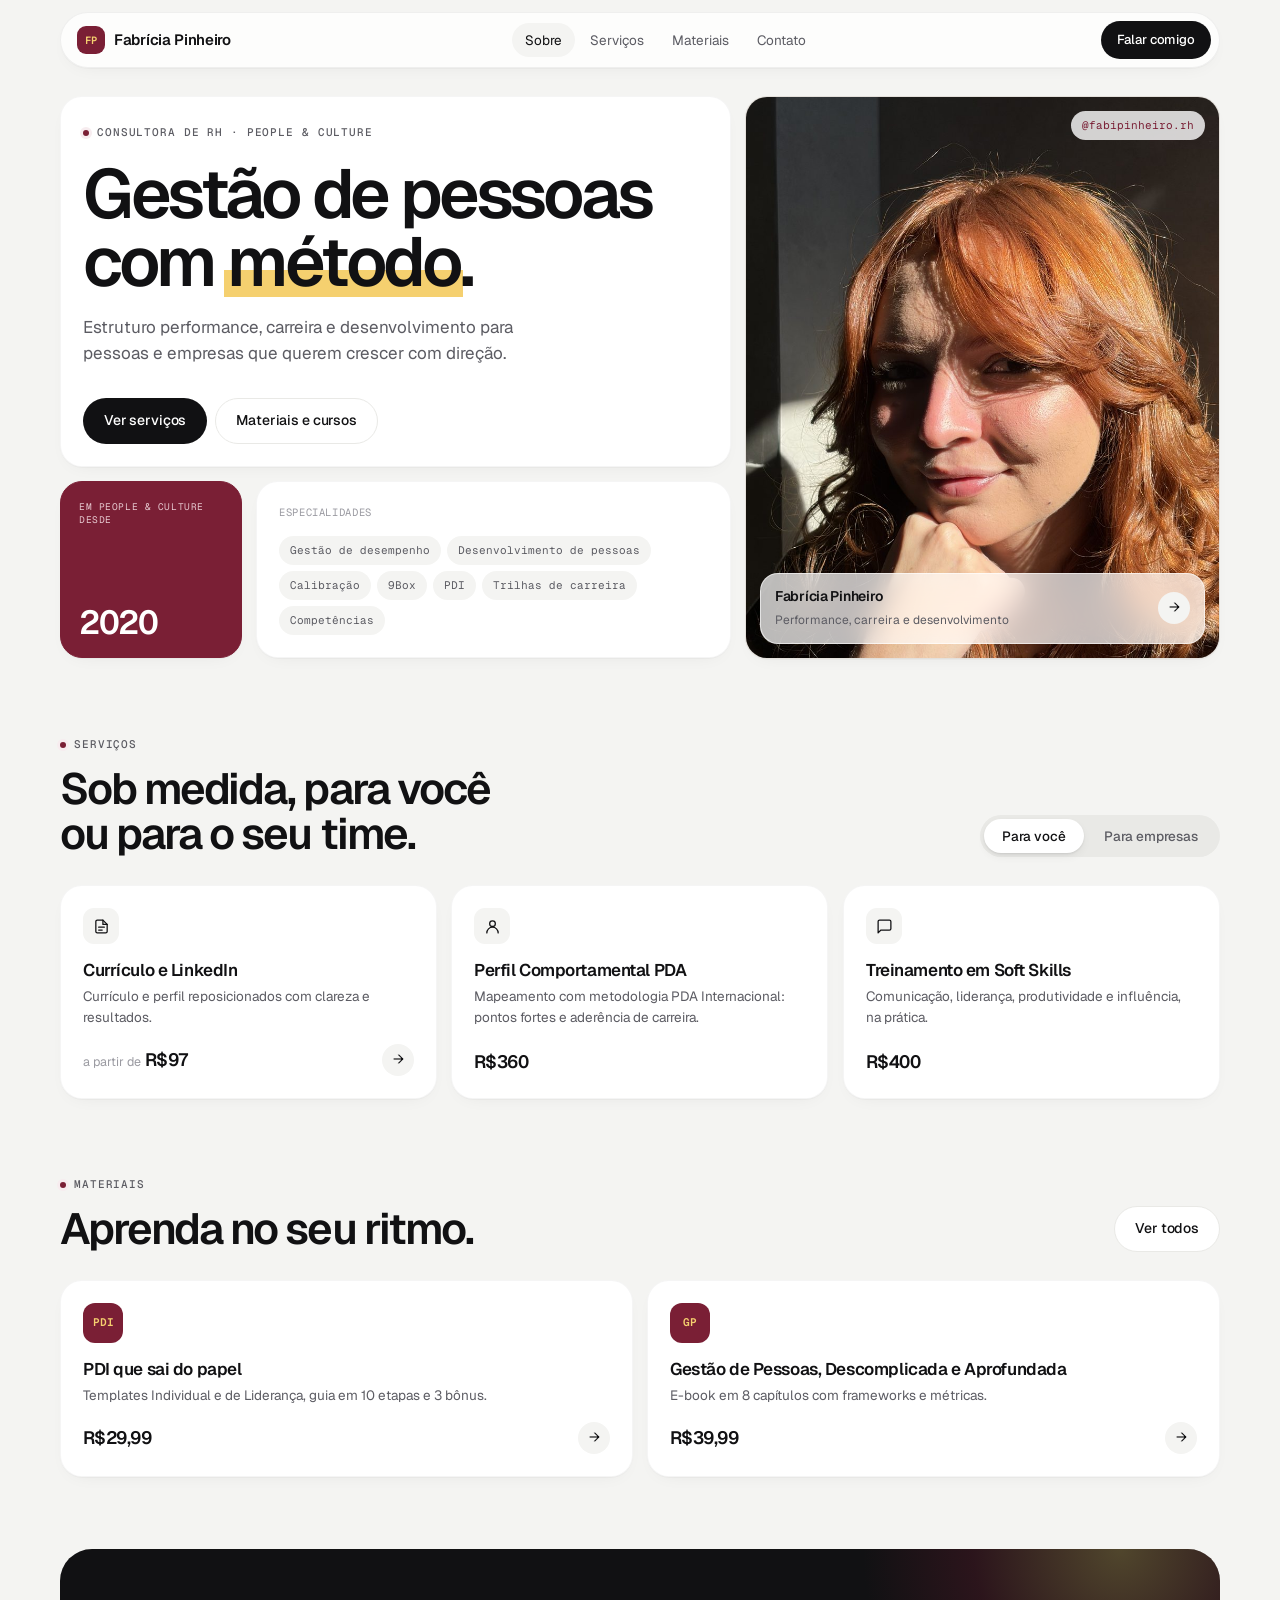
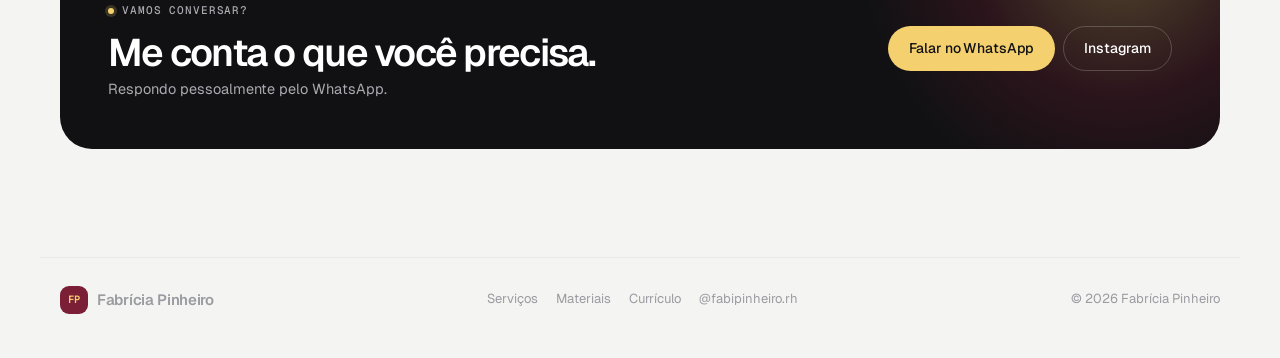
==== index.html @ 34aabb8e "Redesign em bento grid: blocos claros, bordô e amarelo como detalhe Co-Authored-By: Claude Opus 5.5 " ====
<!DOCTYPE html>
<html lang="pt-BR">
<head>
<meta charset="UTF-8">
<meta name="viewport" content="width=device-width, initial-scale=1.0">
<title>Fabrícia Pinheiro | Consultora de RH</title>
<meta name="description" content="Performance, carreira e desenvolvimento de pessoas. Consultoria, treinamentos e materiais de Gestão de Pessoas por Fabrícia Pinheiro.">
<meta name="theme-color" content="#F4F4F2">
<link rel="preconnect" href="https://fonts.googleapis.com">
<link rel="preconnect" href="https://fonts.gstatic.com" crossorigin>
<link href="https://fonts.googleapis.com/css2?family=Geist:wght@400;500;600;700;800&family=Geist+Mono:wght@400;500;600&display=swap" rel="stylesheet">
<link rel="stylesheet" href="style.css">
</head>
<body>

<header class="nav" id="siteNav">
  <div class="wrap nav-inner">
    <a href="index.html" class="logo"><span class="mark">FP</span> Fabrícia Pinheiro</a>
    <nav class="nav-links" aria-label="Principal">
      <a href="#sobre" class="is-active">Sobre</a>
      <a href="#servicos">Serviços</a>
      <a href="materiais.html">Materiais</a>
      <a href="#contato">Contato</a>
    </nav>
    <div class="nav-actions">
      <a href="https://wa.link/imory9" target="_blank" rel="noopener" class="btn btn-wine btn-sm">Falar comigo</a>
      <button class="nav-toggle" aria-label="Abrir menu" aria-expanded="false"><span></span><span></span></button>
    </div>
  </div>
</header>

<!--
  PÁGINA: INÍCIO (index.html) · layout em mosaico (bento)
  1. SOBRE #sobre  2. SERVIÇOS #servicos  3. MATERIAIS  4. CONTATO #contato
-->

<!-- ================= SOBRE (mosaico de abertura) ================= -->
<section class="bento-hero" id="sobre">
  <div class="wrap">
    <div class="bento">
      <div class="card hero-copy s-7 r-2">
        <div>
          <span class="eyebrow">Consultora de RH · People &amp; Culture</span>
          <h1>Gestão de pessoas com <span class="hl">método</span>.</h1>
          <p class="lead">Estruturo performance, carreira e desenvolvimento para pessoas e empresas que querem crescer com direção.</p>
        </div>
        <div class="hero-actions">
          <a href="#servicos" class="btn btn-gold">Ver serviços</a>
          <a href="materiais.html" class="btn btn-outline">Materiais e cursos</a>
        </div>
      </div>

      <div class="card photo-tile s-5 r-3">
        <img src="[data-uri]" alt="Fabrícia Pinheiro, consultora de RH">
        <a href="https://www.instagram.com/fabipinheiro.rh/" target="_blank" rel="noopener" class="handle">@fabipinheiro.rh</a>
        <div class="overlay">
          <div><b>Fabrícia Pinheiro</b><span>Performance, carreira e desenvolvimento</span></div>
          <a href="https://wa.link/imory9" target="_blank" rel="noopener" class="link-arrow" aria-label="Falar no WhatsApp">→</a>
        </div>
      </div>

      <div class="card tile-wine stat-tile s-2">
        <span class="mono-label">Em People &amp; Culture desde</span>
        <div class="num">2020</div>
      </div>

      <div class="card spec-tile s-5">
        <span class="mono-label">Especialidades</span>
        <div class="chips">
          <span class="chip">Gestão de desempenho</span>
          <span class="chip">Desenvolvimento de pessoas</span>
          <span class="chip">Calibração</span>
          <span class="chip">9Box</span>
          <span class="chip">PDI</span>
          <span class="chip">Trilhas de carreira</span>
          <span class="chip">Competências</span>
        </div>
      </div>
    </div>
  </div>
</section>

<!-- ================= SERVIÇOS ================= -->
<section class="section reveal" id="servicos">
  <div class="wrap">
    <div class="section-head row">
      <div>
        <span class="eyebrow">Serviços</span>
        <h2>Sob medida, para você ou para o seu time.</h2>
      </div>
      <div class="tabs" data-tabs role="tablist" style="margin:0;">
        <button class="tab-btn active" data-tab="pf" role="tab" aria-selected="true">Para você</button>
        <button class="tab-btn" data-tab="pj" role="tab" aria-selected="false">Para empresas</button>
      </div>
    </div>

    <!-- PESSOA FÍSICA -->
    <div class="tab-panel active" data-panel="pf">
      <div class="bento">
        <a href="curriculo.html" class="card s-4">
          <div class="icon"><svg viewBox="0 0 24 24" fill="none" stroke="currentColor" stroke-width="1.8" stroke-linecap="round" stroke-linejoin="round"><path d="M14 3H6a2 2 0 0 0-2 2v14a2 2 0 0 0 2 2h12a2 2 0 0 0 2-2V9z"/><path d="M14 3v6h6M8 13h8M8 17h5"/></svg></div>
          <h3>Currículo e LinkedIn</h3>
          <p>Currículo e perfil reposicionados com clareza e resultados.</p>
          <div class="card-foot"><span class="price"><small>a partir de</small>R$97</span><span class="link-arrow">→</span></div>
        </a>
        <div class="card s-4">
          <div class="icon"><svg viewBox="0 0 24 24" fill="none" stroke="currentColor" stroke-width="1.8" stroke-linecap="round" stroke-linejoin="round"><circle cx="12" cy="8" r="4"/><path d="M4 21a8 8 0 0 1 16 0"/></svg></div>
          <h3>Perfil Comportamental PDA</h3>
          <p>Mapeamento com metodologia PDA Internacional: pontos fortes e aderência de carreira.</p>
          <div class="card-foot"><span class="price">R$360</span></div>
        </div>
        <div class="card s-4">
          <div class="icon"><svg viewBox="0 0 24 24" fill="none" stroke="currentColor" stroke-width="1.8" stroke-linecap="round" stroke-linejoin="round"><path d="M21 15a2 2 0 0 1-2 2H7l-4 4V5a2 2 0 0 1 2-2h14a2 2 0 0 1 2 2z"/></svg></div>
          <h3>Treinamento em Soft Skills</h3>
          <p>Comunicação, liderança, produtividade e influência, na prática.</p>
          <div class="card-foot"><span class="price">R$400</span></div>
        </div>
      </div>
    </div>

    <!-- EMPRESAS -->
    <div class="tab-panel" data-panel="pj">
      <div class="bento">
        <div class="card s-4">
          <div class="icon"><svg viewBox="0 0 24 24" fill="none" stroke="currentColor" stroke-width="1.8" stroke-linecap="round" stroke-linejoin="round"><path d="M22 10 12 5 2 10l10 5 10-5z"/><path d="M6 12v5c3 2 9 2 12 0v-5"/></svg></div>
          <h3>Treinamentos personalizados</h3>
          <p>Trilhas e workshops sob medida, do diagnóstico à aplicação.</p>
          <div class="chips" style="margin-top:14px;">
            <span class="chip chip-gold">Diagnóstico</span>
            <span class="chip chip-gold">Workshops</span>
            <span class="chip chip-gold">Trilhas</span>
            <span class="chip chip-gold">In company</span>
            <span class="chip chip-gold">Online</span>
          </div>
        </div>
        <div class="card s-4"><div class="icon"><svg viewBox="0 0 24 24" fill="none" stroke="currentColor" stroke-width="1.8" stroke-linecap="round" stroke-linejoin="round"><circle cx="11" cy="11" r="7"/><path d="m21 21-4.3-4.3"/></svg></div><h4>Recrutamento &amp; Seleção</h4><p>Critérios claros e contratações mais assertivas.</p></div>
        <div class="card s-4"><div class="icon"><svg viewBox="0 0 24 24" fill="none" stroke="currentColor" stroke-width="1.8" stroke-linecap="round" stroke-linejoin="round"><path d="M3 3v18h18"/><path d="m7 15 4-4 3 3 5-6"/></svg></div><h4>Ciclos de Desempenho</h4><p>Avaliação, calibração e 9Box que o time confia.</p></div>
        <div class="card s-4"><div class="icon"><svg viewBox="0 0 24 24" fill="none" stroke="currentColor" stroke-width="1.8" stroke-linecap="round" stroke-linejoin="round"><path d="M4 20h4v-6h4v-4h4V4h4"/></svg></div><h4>Trilhas de Carreira</h4><p>Competências e critérios objetivos de evolução.</p></div>
        <div class="card s-4"><div class="icon"><svg viewBox="0 0 24 24" fill="none" stroke="currentColor" stroke-width="1.8" stroke-linecap="round" stroke-linejoin="round"><path d="M17 21v-2a4 4 0 0 0-4-4H5a4 4 0 0 0-4 4v2"/><circle cx="9" cy="7" r="4"/><path d="M23 21v-2a4 4 0 0 0-3-3.9M16 3.1a4 4 0 0 1 0 7.8"/></svg></div><h4>Lideranças</h4><p>Líderes que dão feedback e desenvolvem pessoas.</p></div>
        <div class="card s-4"><div class="icon"><svg viewBox="0 0 24 24" fill="none" stroke="currentColor" stroke-width="1.8" stroke-linecap="round" stroke-linejoin="round"><circle cx="12" cy="12" r="9"/><circle cx="12" cy="12" r="5"/><circle cx="12" cy="12" r="1"/></svg></div><h4>PDA Assessment</h4><p>Mapeamento comportamental do time para contratar, alocar e desenvolver melhor.</p></div>
        <a href="https://wa.link/imory9" target="_blank" rel="noopener" class="card tile-wine proposal s-12">
          <div><h4>Solicitar proposta</h4><p>Começa com um diagnóstico rápido do seu contexto.</p></div>
          <span class="link-arrow">→</span>
        </a>
      </div>
    </div>
  </div>
</section>

<!-- ================= MATERIAIS ================= -->
<section class="section reveal">
  <div class="wrap">
    <div class="section-head row">
      <div>
        <span class="eyebrow">Materiais</span>
        <h2>Aprenda no seu ritmo.</h2>
      </div>
      <a href="materiais.html" class="btn btn-outline">Ver todos</a>
    </div>
    <div class="bento">
      <a href="pdi.html" class="card s-6">
        <div class="thumb">PDI</div>
        <h3>PDI que sai do papel</h3>
        <p>Templates Individual e de Liderança, guia em 10 etapas e 3 bônus.</p>
        <div class="card-foot"><span class="price">R$29,99</span><span class="link-arrow">→</span></div>
      </a>
      <a href="https://pay.hotmart.com/O107324694D" target="_blank" rel="noopener" class="card s-6">
        <div class="thumb">GP</div>
        <h3>Gestão de Pessoas, Descomplicada e Aprofundada</h3>
        <p>E-book em 8 capítulos com frameworks e métricas.</p>
        <div class="card-foot"><span class="price">R$39,99</span><span class="link-arrow">→</span></div>
      </a>
    </div>
  </div>
</section>

<!-- ================= CONTATO ================= -->
<section class="section reveal" id="contato">
  <div class="wrap">
    <div class="cta-band">
      <div>
        <span class="eyebrow">Vamos conversar?</span>
        <h2>Me conta o que você precisa.</h2>
        <p>Respondo pessoalmente pelo WhatsApp.</p>
      </div>
      <div class="actions">
        <a href="https://wa.link/imory9" target="_blank" rel="noopener" class="btn btn-gold">Falar no WhatsApp</a>
        <a href="https://www.instagram.com/fabipinheiro.rh/" target="_blank" rel="noopener" class="btn btn-outline-light">Instagram</a>
      </div>
    </div>
  </div>
</section>

<footer class="footer">
  <div class="wrap footer-inner">
    <a href="index.html" class="logo"><span class="mark">FP</span> Fabrícia Pinheiro</a>
    <div class="footer-links">
      <a href="#servicos">Serviços</a>
      <a href="materiais.html">Materiais</a>
      <a href="curriculo.html">Currículo</a>
      <a href="https://www.instagram.com/fabipinheiro.rh/" target="_blank" rel="noopener">@fabipinheiro.rh</a>
    </div>
    <span>© <span data-year>2026</span> Fabrícia Pinheiro</span>
  </div>
</footer>

<script src="script.js"></script>
</body>
</html>
---- style.css ----
/* ============================================================
   FABRÍCIA PINHEIRO · folha de estilos compartilhada (versão bento)
   Usada por: index.html, materiais.html, pdi.html, curriculo.html
   Layout: mosaico de blocos brancos sobre fundo cinza claro
   Cores: neutros + bordô e amarelo como detalhe
   Fontes: Geist (títulos e texto) · Geist Mono (rótulos)
   ============================================================ */
:root{
  --bg:#F4F4F2;          /* fundo da página */
  --tile:#FFFFFF;        /* blocos */
  --tile-2:#F8F8F6;      /* blocos secundários */
  --ink:#111113;
  --ink-soft:#5C5C63;
  --ink-faint:#9B9BA2;
  --line:#E9E9E6;

  --wine:#7A1F35;
  --wine-dark:#5C1627;
  --wine-light:#F7ECEF;
  --gold:#F5D06F;
  --gold-dark:#8A6508;
  --gold-light:#FDF6E1;

  --r-xl:32px;
  --r-lg:26px;
  --r-md:18px;
  --r-sm:12px;
  --gap:14px;
  --shadow:0 1px 1px rgba(17,17,19,.03),0 6px 20px -12px rgba(17,17,19,.10);
  --shadow-lg:0 1px 2px rgba(17,17,19,.04),0 28px 50px -28px rgba(17,17,19,.25);

  --font:'Geist',system-ui,-apple-system,'Segoe UI',sans-serif;
  --mono:'Geist Mono',ui-monospace,'SFMono-Regular',monospace;
}

*{box-sizing:border-box;}
html{scroll-behavior:smooth;scroll-padding-top:84px;}
body{
  margin:0;background:var(--bg);color:var(--ink);
  font-family:var(--font);font-size:15px;line-height:1.55;
  -webkit-font-smoothing:antialiased;overflow-x:hidden;
}
img{max-width:100%;display:block;}
a{color:inherit;text-decoration:none;}
p{margin:0;}
h1,h2,h3,h4{font-family:var(--font);font-weight:600;letter-spacing:-.035em;line-height:1.05;margin:0;color:var(--ink);text-wrap:balance;}
.wrap{max-width:1200px;margin:0 auto;padding:0 20px;}
:focus-visible{outline:2px solid var(--wine);outline-offset:3px;border-radius:8px;}

.eyebrow{
  font-family:var(--mono);font-size:11px;font-weight:500;letter-spacing:.08em;text-transform:uppercase;
  color:var(--ink-soft);display:inline-flex;align-items:center;gap:8px;
}
.eyebrow::before{content:"";width:6px;height:6px;border-radius:50%;background:var(--wine);box-shadow:0 0 0 3px var(--wine-light);flex:none;}
.mono-label{font-family:var(--mono);font-size:10.5px;letter-spacing:.06em;text-transform:uppercase;color:var(--ink-faint);}

/* Destaque: marca-texto amarelo */
.hl{
  color:var(--ink);
  background:linear-gradient(transparent 60%,var(--gold) 60%,var(--gold) 90%,transparent 90%) no-repeat;
  background-size:0% 100%;padding:0 3px;margin:0 -3px;
  animation:marker 1s .45s cubic-bezier(.2,.7,.2,1) forwards;
}
@keyframes marker{to{background-size:100% 100%;}}

/* ---------- BOTÕES ---------- */
.btn{
  position:relative;overflow:hidden;
  display:inline-flex;align-items:center;justify-content:center;gap:8px;
  font-family:var(--font);font-weight:500;font-size:14px;letter-spacing:-.01em;
  padding:11px 20px;border-radius:999px;border:1px solid transparent;cursor:pointer;white-space:nowrap;
  transition:transform .2s ease,background .2s ease,border-color .2s ease,color .2s ease,box-shadow .2s ease;
}
.btn:hover{transform:translateY(-1px);}
.btn-gold,.btn-wine{background:var(--ink);color:#fff;}
.btn-gold:hover,.btn-wine:hover{background:var(--wine);box-shadow:0 12px 24px -12px rgba(122,31,53,.55);}
.btn-gold::after,.btn-wine::after{
  content:"";position:absolute;top:0;bottom:0;left:-60%;width:40%;pointer-events:none;
  background:linear-gradient(100deg,transparent,rgba(245,208,111,.5),transparent);
  transform:skewX(-20deg);transition:left .6s ease;
}
.btn-gold:hover::after,.btn-wine:hover::after{left:120%;}
.btn-outline,.btn-outline-light{background:var(--tile);border-color:var(--line);color:var(--ink);}
.btn-outline:hover,.btn-outline-light:hover{border-color:var(--ink);}
.btn-sm{padding:8px 15px;font-size:13px;}
.btn-block{width:100%;}
.btn .dot{width:7px;height:7px;border-radius:50%;background:var(--gold);}

/* ---------- NAV (pílula flutuante) ---------- */
.nav{position:sticky;top:calc(env(safe-area-inset-top,0px) + 12px);z-index:50;padding:0 20px;margin-top:12px;}
.nav-inner{
  max-width:1160px;margin:0 auto;height:56px;padding:0 8px 0 16px;
  display:flex;align-items:center;justify-content:space-between;gap:16px;
  background:rgba(255,255,255,.78);border:1px solid rgba(17,17,19,.06);border-radius:999px;
  -webkit-backdrop-filter:saturate(1.6) blur(16px);backdrop-filter:saturate(1.6) blur(16px);
  box-shadow:var(--shadow);position:relative;
}
.nav .wrap.nav-inner{padding:0 8px 0 16px;}
.logo{display:flex;align-items:center;gap:9px;font-weight:600;font-size:15px;letter-spacing:-.02em;}
.logo .mark{
  width:28px;height:28px;border-radius:9px;background:var(--wine);color:var(--gold);
  display:grid;place-items:center;font-family:var(--mono);font-size:10.5px;font-weight:600;
}
.nav-links{display:flex;gap:2px;}
.nav-links a{font-size:13.5px;color:var(--ink-soft);padding:7px 13px;border-radius:999px;transition:background .2s,color .2s;}
.nav-links a:hover{color:var(--ink);background:var(--bg);}
.nav-links a.is-active{color:var(--ink);background:var(--bg);}
.nav-actions{display:flex;align-items:center;gap:8px;}
.nav-toggle{
  display:none;width:40px;height:40px;border-radius:50%;border:1px solid var(--line);background:var(--tile);
  cursor:pointer;align-items:center;justify-content:center;flex-direction:column;gap:5px;padding:0;
}
.nav-toggle span{display:block;width:16px;height:1.5px;background:var(--ink);border-radius:2px;transition:transform .2s;}
.nav.open .nav-toggle span:first-child{transform:translateY(3.25px) rotate(45deg);}
.nav.open .nav-toggle span:last-child{transform:translateY(-3.25px) rotate(-45deg);}
.nav-progress{
  position:absolute;left:24px;right:24px;bottom:-1px;height:2px;border-radius:2px;pointer-events:none;
  background:linear-gradient(90deg,var(--wine),var(--gold));transform-origin:0 50%;transform:scaleX(0);
}

/* ---------- BENTO ---------- */
.bento{display:grid;grid-template-columns:repeat(12,minmax(0,1fr));gap:var(--gap);grid-auto-flow:dense;}
.s-3{grid-column:span 3;} .s-4{grid-column:span 4;} .s-5{grid-column:span 5;}
.s-6{grid-column:span 6;} .s-7{grid-column:span 7;} .s-8{grid-column:span 8;} .s-12{grid-column:span 12;}
.r-2{grid-row:span 2;} .r-3{grid-row:span 3;}

/* ---------- BLOCO / CARD ---------- */
.card{
  position:relative;overflow:hidden;min-width:0;
  background:var(--tile);border:1px solid rgba(17,17,19,.04);border-radius:var(--r-lg);
  padding:26px;display:flex;flex-direction:column;box-shadow:var(--shadow);
}
.card > *{position:relative;z-index:1;}
.card h3{font-size:19px;letter-spacing:-.025em;margin-bottom:6px;}
.card h4{font-size:16px;letter-spacing:-.02em;margin-bottom:6px;}
.card p{font-size:14px;color:var(--ink-soft);}
.card .idx{display:block;font-family:var(--mono);font-size:11px;color:var(--ink-faint);margin-bottom:14px;}
.card .chips{margin-top:16px;}
.card-foot{margin-top:auto;padding-top:20px;display:flex;align-items:center;justify-content:space-between;gap:12px;flex-wrap:wrap;}
.card.muted{background:transparent;border:1.5px dashed #DCDCD8;box-shadow:none;}
.card.soft{background:var(--tile-2);}
.card.big h3{font-size:clamp(24px,2.4vw,32px);letter-spacing:-.035em;margin-bottom:10px;}
.card.big p{font-size:15px;max-width:440px;}
.tile-wine{background:var(--wine);border-color:var(--wine);}
.tile-wine h3,.tile-wine h4,.tile-wine .num{color:#fff;}
.tile-wine p,.tile-wine .mono-label{color:#E7C9D0;}
.tile-gold{background:var(--gold-light);border-color:rgba(245,208,111,.6);}
.tile-ink{background:var(--ink);border-color:var(--ink);}
.tile-ink h2,.tile-ink h3{color:#fff;}
.tile-ink p{color:#A9A9B0;}
.tile-ink .eyebrow{color:#A9A9B0;}
.tile-ink .eyebrow::before{background:var(--gold);box-shadow:0 0 0 3px rgba(245,208,111,.18);}

.num{font-weight:600;font-size:clamp(40px,4.4vw,64px);letter-spacing:-.05em;line-height:1;color:var(--ink);font-variant-numeric:tabular-nums;}

.icon{
  width:40px;height:40px;border-radius:12px;background:var(--bg);color:var(--ink);
  display:grid;place-items:center;margin-bottom:auto;flex:none;
}
.icon svg{width:18px;height:18px;}
.card .icon + h3,.card .icon + h4{margin-top:28px;}
.price{font-weight:600;font-size:20px;letter-spacing:-.03em;color:var(--ink);font-variant-numeric:tabular-nums;}
.price small{font-size:12.5px;font-weight:400;color:var(--ink-faint);margin-right:4px;letter-spacing:0;}
.link-arrow{
  display:inline-grid;place-items:center;width:36px;height:36px;border-radius:50%;
  background:var(--bg);color:var(--ink);font-size:15px;transition:transform .3s ease,background .3s,color .3s;
}
.link-arrow.text{width:auto;height:auto;border-radius:0;background:none;font-size:13.5px;font-weight:500;}
.thumb{
  width:44px;height:44px;border-radius:13px;background:var(--wine);color:var(--gold);
  display:grid;place-items:center;font-family:var(--mono);font-weight:600;font-size:12px;margin-bottom:auto;
}
.thumb.soon{background:transparent;border:1.5px dashed #CFCFCA;color:var(--ink-faint);}
.card .thumb + h3,.card .thumb + .mono-label{margin-top:28px;}
.cta-row{display:flex;justify-content:space-between;align-items:center;gap:16px;flex-wrap:wrap;}

/* ---------- CHIPS ---------- */
.chips{display:flex;flex-wrap:wrap;gap:6px;}
.chip{
  font-family:var(--mono);font-size:11px;padding:5px 10px;border-radius:999px;
  background:var(--bg);color:var(--ink-soft);border:1px solid transparent;transition:background .2s,color .2s;
}
.chip:hover{background:var(--wine-light);color:var(--wine);}
.chip-wine{background:var(--wine-light);color:var(--wine);}
.chip-gold{background:var(--gold-light);color:var(--gold-dark);}
.tile-wine .chip{background:rgba(255,255,255,.12);color:#fff;}

/* ---------- HERO (home em bento) ---------- */
.bento-hero{padding:28px 0 0;}
.hero-copy{padding:44px 40px;justify-content:space-between;gap:32px;}
.hero-copy h1{font-size:clamp(38px,5.4vw,72px);letter-spacing:-.05em;line-height:.98;margin:18px 0 18px;}
.hero-copy .lead{font-size:17px;color:var(--ink-soft);max-width:460px;}
.hero-actions{display:flex;flex-wrap:wrap;align-items:center;gap:8px;}
.photo-tile{padding:0;min-height:520px;background:#EDE9E4;}
.photo-tile img{position:absolute;inset:0;width:100%;height:100%;object-fit:cover;object-position:center 22%;z-index:0;transition:transform 1.2s cubic-bezier(.2,.7,.2,1);}
.photo-tile:hover img{transform:scale(1.04);}
.photo-tile .overlay{
  position:absolute;left:14px;right:14px;bottom:14px;z-index:2;
  display:flex;justify-content:space-between;align-items:center;gap:10px;
  padding:12px 14px;border-radius:18px;
  background:rgba(255,255,255,.72);-webkit-backdrop-filter:blur(14px) saturate(1.5);backdrop-filter:blur(14px) saturate(1.5);
  border:1px solid rgba(255,255,255,.6);
}
.photo-tile .overlay b{display:block;font-size:14px;font-weight:600;letter-spacing:-.02em;}
.photo-tile .overlay span{font-size:12px;color:var(--ink-soft);}
.photo-tile .handle{
  position:absolute;top:14px;right:14px;z-index:2;font-family:var(--mono);font-size:11px;
  padding:6px 11px;border-radius:999px;background:rgba(255,255,255,.8);
  -webkit-backdrop-filter:blur(10px);backdrop-filter:blur(10px);color:var(--wine);
}
.live{display:inline-flex;align-items:center;gap:6px;font-family:var(--mono);font-size:10.5px;color:var(--ink-soft);}
.live::before{content:"";width:7px;height:7px;border-radius:50%;background:#2FB36A;box-shadow:0 0 0 0 rgba(47,179,106,.5);animation:ping 2s infinite;}
@keyframes ping{0%{box-shadow:0 0 0 0 rgba(47,179,106,.45);}80%,100%{box-shadow:0 0 0 8px rgba(47,179,106,0);}}

/* ---------- HERO (páginas internas) ---------- */
.hero{padding:28px 0 0;}
.hero > .wrap{
  background:var(--tile);border-radius:var(--r-xl);box-shadow:var(--shadow);
  padding:56px 48px;position:relative;overflow:hidden;
}
.hero > .wrap::before{
  content:"";position:absolute;inset:0;pointer-events:none;
  background-image:radial-gradient(rgba(17,17,19,.09) 1px,transparent 1px);background-size:18px 18px;
  -webkit-mask-image:radial-gradient(ellipse at 85% 10%,#000,transparent 60%);mask-image:radial-gradient(ellipse at 85% 10%,#000,transparent 60%);
}
.hero > .wrap > *{position:relative;}
.hero h1{font-size:clamp(34px,4.6vw,60px);letter-spacing:-.045em;line-height:1;margin:16px 0 16px;}
.hero .lead{font-size:16.5px;color:var(--ink-soft);max-width:520px;}
.hero .hero-actions{margin-top:26px;}
.hero-grid{display:grid;grid-template-columns:1.1fr .9fr;gap:48px;align-items:center;}
.hero-center{text-align:center;display:flex;flex-direction:column;align-items:center;}
.hero-center .lead{max-width:560px;}
.hero-center .hero-actions,.hero-center .chips{justify-content:center;}
.hero-meta{margin-top:14px;font-family:var(--mono);font-size:11.5px;color:var(--ink-faint);}
.hero-meta strong{color:var(--ink);font-weight:500;}
.page-hero > .wrap{padding:64px 48px;}

/* ---------- SEÇÕES ---------- */
.section{padding:72px 0 0;}
.section:last-of-type{padding-bottom:72px;}
.section-head{max-width:640px;margin-bottom:28px;}
.section-head.center{margin-inline:auto;text-align:center;}
.section-head h2{font-size:clamp(28px,3.4vw,44px);letter-spacing:-.045em;margin-top:12px;}
.section-head p{font-size:15.5px;color:var(--ink-soft);margin-top:10px;}
.section-head.row{max-width:none;display:flex;justify-content:space-between;align-items:flex-end;gap:20px;flex-wrap:wrap;}
.section-head.row > div{max-width:600px;}
.section.dark > .wrap{background:var(--tile);border-radius:var(--r-xl);padding:48px;box-shadow:var(--shadow);}

/* grids simples (páginas internas) */
.grid{display:grid;gap:var(--gap);}
.cols-2{grid-template-columns:repeat(2,minmax(0,1fr));}
.cols-3{grid-template-columns:repeat(3,minmax(0,1fr));}
.cols-4{grid-template-columns:repeat(4,minmax(0,1fr));}

/* ---------- LISTAS ---------- */
.checks{list-style:none;padding:0;margin:18px 0 0;display:grid;gap:9px;}
.checks li{display:flex;gap:10px;font-size:14px;line-height:1.5;}
.checks li::before{
  content:"";flex:none;width:18px;height:18px;margin-top:1px;border-radius:50%;
  background:var(--ink) url("data:image/svg+xml,%3Csvg xmlns='http://www.w3.org/2000/svg' viewBox='0 0 24 24' fill='none' stroke='%23F5D06F' stroke-width='3.4' stroke-linecap='round' stroke-linejoin='round'%3E%3Cpath d='M5 12l5 5L20 7'/%3E%3C/svg%3E") center/10px no-repeat;
}
.checks.no li{color:var(--ink-soft);}
.checks.no li::before{
  background:var(--bg) url("data:image/svg+xml,%3Csvg xmlns='http://www.w3.org/2000/svg' viewBox='0 0 24 24' fill='none' stroke='%239B9BA2' stroke-width='3' stroke-linecap='round'%3E%3Cpath d='M7 7l10 10M17 7L7 17'/%3E%3C/svg%3E") center/9px no-repeat;
}
.field-list{list-style:none;padding:0;margin:0;display:grid;gap:6px;counter-reset:f;}
.field-list li{display:flex;align-items:center;gap:12px;font-size:13.5px;background:var(--bg);border-radius:12px;padding:9px 12px;}
.field-list li::before{counter-increment:f;content:counter(f,decimal-leading-zero);font-family:var(--mono);font-size:10.5px;color:var(--wine);}

/* ---------- ABAS ---------- */
.tabs{display:inline-flex;flex-wrap:wrap;gap:2px;padding:4px;margin-bottom:18px;background:#E9E9E6;border-radius:999px;}
.tab-btn{
  font-family:var(--font);font-weight:500;font-size:13.5px;padding:8px 18px;border:0;border-radius:999px;
  background:transparent;color:var(--ink-soft);cursor:pointer;transition:background .2s,color .2s,box-shadow .2s;
}
.tab-btn:hover{color:var(--ink);}
.tab-btn.active{background:var(--tile);color:var(--ink);box-shadow:0 1px 2px rgba(17,17,19,.08),0 4px 12px -4px rgba(17,17,19,.12);}
.tab-panel{display:none;}
.tab-panel.active{display:block;}
.split{display:grid;grid-template-columns:1fr 1fr;gap:var(--gap);align-items:stretch;}
.split > div:first-child{background:var(--tile);border-radius:var(--r-lg);padding:30px;box-shadow:var(--shadow);}
.split h3{font-size:24px;letter-spacing:-.035em;margin-bottom:8px;}
.split > div > p{color:var(--ink-soft);font-size:14.5px;}
.panel-box{background:var(--tile);border-radius:var(--r-lg);padding:24px;box-shadow:var(--shadow);}
.panel-box .mono-label{display:block;margin-bottom:12px;}

/* ---------- PASSOS ---------- */
.steps{display:grid;grid-template-columns:repeat(5,minmax(0,1fr));gap:var(--gap);}
.step{background:var(--tile);border-radius:var(--r-md);padding:18px;box-shadow:var(--shadow);min-height:118px;display:flex;flex-direction:column;justify-content:space-between;}
.step b{font-family:var(--mono);font-size:11px;font-weight:500;color:var(--ink-faint);}
.step h4{font-size:14.5px;font-weight:500;letter-spacing:-.015em;line-height:1.3;margin-top:14px;}

/* ---------- MOCKUP PDI ---------- */
.mock-stage{position:relative;padding:4px 20px 44px 0;}
.mock-card{background:#fff;border:1px solid var(--line);border-radius:20px;padding:22px;box-shadow:var(--shadow-lg);transform:rotate(-1.2deg);}
.mock-head{display:flex;justify-content:space-between;align-items:flex-start;gap:12px;padding-bottom:12px;margin-bottom:14px;border-bottom:1px dashed var(--line);}
.mock-title{font-weight:600;font-size:16px;letter-spacing:-.02em;margin-top:4px;}
.status{font-family:var(--mono);font-size:10.5px;background:var(--gold-light);color:var(--gold-dark);padding:5px 10px;border-radius:999px;white-space:nowrap;}
.mock-field{margin-bottom:12px;}
.mock-field .v{font-size:13.5px;margin-top:3px;}
.mock-field .chips{margin-top:6px;}
.mock-field .chip{background:var(--wine-light);color:var(--wine);}
.progress{height:6px;background:var(--bg);border-radius:99px;overflow:hidden;margin-top:8px;}
.progress i{display:block;height:100%;width:45%;background:linear-gradient(90deg,var(--wine),var(--gold));border-radius:99px;animation:fill 1.6s .8s cubic-bezier(.2,.7,.2,1) backwards;}
@keyframes fill{from{width:0;}}
.note{
  position:absolute;right:0;bottom:0;width:196px;background:var(--gold);color:var(--ink);
  border-radius:16px;padding:13px 15px;font-size:12.5px;font-weight:500;line-height:1.4;
  transform:rotate(3deg);box-shadow:var(--shadow-lg);animation:floatyNote 6s ease-in-out infinite;
}
.note .mono-label{color:var(--wine);display:block;margin-bottom:4px;}
@keyframes floatyNote{0%,100%{transform:rotate(3deg) translateY(0);}50%{transform:rotate(2deg) translateY(-7px);}}

/* ---------- ANTES / DEPOIS ---------- */
.compare{display:grid;grid-template-columns:1fr auto 1fr;gap:12px;align-items:center;margin-top:36px;width:100%;max-width:780px;}
.compare > div{border-radius:var(--r-md);padding:16px 18px;text-align:left;font-size:14px;}
.compare .before{background:var(--bg);color:var(--ink-faint);}
.compare .before q{text-decoration:line-through;}
.compare .after{background:var(--gold-light);color:var(--ink);box-shadow:inset 0 0 0 1px rgba(245,208,111,.8);}
.compare .mono-label{display:block;margin-bottom:6px;}
.compare .after .mono-label{color:var(--gold-dark);}
.compare .arrow{font-family:var(--mono);color:var(--wine);font-size:18px;text-align:center;}

/* ---------- PLANOS ---------- */
.plan h3{font-size:22px;}
.plan .price{font-size:40px;letter-spacing:-.05em;margin:16px 0 0;}
.plan .btn{margin-top:24px;}
.plan .ribbon{position:absolute;top:22px;right:22px;}
.plan .checks{flex-grow:1;align-content:start;}
.plan.featured{background:var(--ink);border-color:var(--ink);}
.plan.featured h3,.plan.featured .price{color:#fff;}
.plan.featured p,.plan.featured .price small{color:#A9A9B0;}
.plan.featured .checks li{color:#E8E8EA;}
.plan.featured .checks li::before{background-color:var(--gold);background-image:url("data:image/svg+xml,%3Csvg xmlns='http://www.w3.org/2000/svg' viewBox='0 0 24 24' fill='none' stroke='%23111113' stroke-width='3.4' stroke-linecap='round' stroke-linejoin='round'%3E%3Cpath d='M5 12l5 5L20 7'/%3E%3C/svg%3E");}
.plan.featured .chip{background:rgba(255,255,255,.1) !important;color:#fff !important;border-color:transparent !important;}
.plan.featured .chip-gold{background:var(--gold) !important;color:var(--ink) !important;}
.plan.featured .btn-gold{background:var(--gold);color:var(--ink);}
.plan.featured .btn-gold:hover{background:#fff;}

/* ---------- PREÇO ---------- */
.pricing{display:grid;grid-template-columns:1.1fr .9fr;gap:40px;align-items:center;}
.pricing h2{font-size:clamp(28px,3.4vw,44px);letter-spacing:-.045em;margin:12px 0 12px;}
.pricing .lead{font-size:15.5px;color:var(--ink-soft);max-width:440px;}
.price-card{background:var(--bg);border-radius:var(--r-lg);padding:28px;}
.price-big{font-weight:600;font-size:56px;letter-spacing:-.05em;line-height:1;color:var(--ink);font-variant-numeric:tabular-nums;}
.price-big sup{font-size:16px;font-weight:500;color:var(--wine);margin-right:4px;vertical-align:top;position:relative;top:10px;letter-spacing:0;}
.price-card p{color:var(--ink-soft);}
.price-card .btn{margin-top:24px;}
.price-card .btn + .btn{margin-top:8px;}
.fine{font-family:var(--mono);font-size:10.5px;color:var(--ink-faint);margin-top:12px;text-align:center;}
.divider{height:1px;background:var(--line);margin:40px 0;}

/* ---------- FAQ ---------- */
.faq{display:grid;gap:8px;}
.faq details{background:var(--tile);border-radius:var(--r-md);padding:0 22px;box-shadow:var(--shadow);transition:box-shadow .2s;}
.faq details[open]{box-shadow:var(--shadow-lg);}
.faq summary{
  cursor:pointer;list-style:none;padding:17px 0;font-weight:500;font-size:15px;letter-spacing:-.015em;
  display:flex;justify-content:space-between;align-items:center;gap:16px;
}
.faq summary::-webkit-details-marker{display:none;}
.faq summary::after{
  content:"+";flex:none;width:26px;height:26px;border-radius:50%;background:var(--bg);
  display:grid;place-items:center;font-size:16px;color:var(--ink);transition:transform .25s,background .25s,color .25s;
}
.faq details[open] summary::after{transform:rotate(45deg);background:var(--ink);color:var(--gold);}
.faq details p{padding:0 0 18px;font-size:14px;color:var(--ink-soft);animation:fade .35s ease;}
@keyframes fade{from{opacity:0;transform:translateY(4px);}to{opacity:1;transform:none;}}
.faq-grid{display:grid;grid-template-columns:1.5fr 1fr;gap:var(--gap);align-items:start;}
.sticky-card{position:sticky;top:96px;background:var(--ink);border-color:var(--ink);}
.sticky-card h3{color:#fff;font-size:24px;margin:14px 0 8px;}
.sticky-card p{color:#A9A9B0;}
.sticky-card .eyebrow{color:#A9A9B0;}
.sticky-card .eyebrow::before{background:var(--gold);box-shadow:0 0 0 3px rgba(245,208,111,.18);}
.sticky-card .btn{margin-top:24px;background:var(--gold);color:var(--ink);}
.sticky-card .btn:hover{background:#fff;}

/* ---------- CTA FINAL ---------- */
.cta-band{
  position:relative;overflow:hidden;border-radius:var(--r-xl);padding:48px;
  background:var(--ink);display:flex;justify-content:space-between;align-items:center;gap:28px;flex-wrap:wrap;
}
.cta-band::before{
  content:"";position:absolute;width:520px;height:520px;border-radius:50%;right:-160px;top:-260px;pointer-events:none;
  background:radial-gradient(circle,rgba(245,208,111,.28),rgba(122,31,53,.25) 40%,transparent 70%);
  animation:orb 10s ease-in-out infinite alternate;
}
@keyframes orb{from{transform:translate(0,0) scale(1);}to{transform:translate(-60px,40px) scale(1.15);}}
.cta-band > *{position:relative;}
.cta-band h2{color:#fff;font-size:clamp(26px,3vw,40px);letter-spacing:-.045em;margin:12px 0 6px;}
.cta-band p{color:#A9A9B0;font-size:14.5px;}
.cta-band .eyebrow{color:#A9A9B0;}
.cta-band .eyebrow::before{background:var(--gold);box-shadow:0 0 0 3px rgba(245,208,111,.18);}
.cta-band .actions{display:flex;gap:8px;flex-wrap:wrap;}
.cta-band .btn-gold{background:var(--gold);color:var(--ink);}
.cta-band .btn-gold:hover{background:#fff;}
.cta-band .btn-outline-light{background:transparent;border-color:rgba(255,255,255,.2);color:#fff;}
.cta-band .btn-outline-light:hover{border-color:#fff;}

/* ---------- FOOTER ---------- */
.footer{padding:36px 0 44px;color:var(--ink-faint);}
.footer-inner{display:flex;justify-content:space-between;align-items:center;gap:20px;flex-wrap:wrap;font-size:13px;border-top:1px solid var(--line);padding-top:28px;}
.footer-links{display:flex;gap:18px;flex-wrap:wrap;}
.footer-links a:hover{color:var(--ink);}

/* ============================================================
   MOVIMENTO
   ============================================================ */
.reveal{opacity:0;transform:translateY(16px);transition:opacity .6s ease,transform .6s ease;}
.reveal.is-visible{opacity:1;transform:none;}
@keyframes rise{from{opacity:0;transform:translateY(20px) scale(.985);}}
.bento-hero .bento > *,.hero > .wrap{animation:rise .8s cubic-bezier(.2,.7,.2,1) backwards;animation-delay:calc(var(--i,0) * 80ms);}
.reveal.is-visible .bento > *,.reveal.is-visible .grid > *,.reveal.is-visible .steps > *,.reveal.is-visible .faq > details,
.tab-panel.active .bento > *,.tab-panel.active .grid > *{
  animation:rise .7s cubic-bezier(.2,.7,.2,1) backwards;animation-delay:calc(var(--i,0) * 65ms);
}

/* brilho que segue o mouse + linha no topo */
.card::before,.step::before{
  content:"";position:absolute;inset:0;z-index:0;pointer-events:none;opacity:0;
  background:radial-gradient(380px circle at var(--mx,50%) var(--my,50%),rgba(245,208,111,.16),transparent 65%);
  transition:opacity .3s ease;
}
.tile-ink::before,.plan.featured::before,.sticky-card::before,.tile-wine::before{
  background:radial-gradient(380px circle at var(--mx,50%) var(--my,50%),rgba(245,208,111,.22),transparent 65%);
}
.card:hover::before,.step:hover::before{opacity:1;}
.card,.step{transition:transform .35s cubic-bezier(.2,.7,.2,1),box-shadow .35s ease;will-change:transform;}
.card:hover,.step:hover{box-shadow:var(--shadow-lg);}
.card:hover:not(.tilt-on),.step:hover:not(.tilt-on){transform:translateY(-3px);}
.photo-tile:hover,.photo-tile.tilt-on{transform:none !important;}
.step{position:relative;overflow:hidden;}
.step > *{position:relative;z-index:1;}

.icon,.thumb{transition:transform .35s cubic-bezier(.2,.7,.2,1),background .3s,color .3s;}
.card:hover .icon{transform:rotate(-8deg) scale(1.06);background:var(--wine);color:var(--gold);}
.card:hover .thumb{transform:rotate(-6deg) scale(1.06);}
.card:hover .link-arrow{transform:translateX(3px) rotate(-45deg);background:var(--ink);color:var(--gold);}
.card:hover .link-arrow.text{transform:translateX(4px);background:none;color:var(--wine);}

@media (prefers-reduced-motion:reduce){
  *,*::before,*::after{animation:none !important;transition:none !important;}
  .reveal{opacity:1;transform:none;}
  .hl{background-size:100% 100%;}
}

/* ============================================================
   RESPONSIVO
   ============================================================ */
@media (max-width:1000px){
  .s-3,.s-4,.s-5{grid-column:span 6;}
  .s-7,.s-8{grid-column:span 12;}
  .r-3{grid-row:span 2;}
  .hero-grid,.split,.pricing,.faq-grid{grid-template-columns:1fr;}
  .cols-3,.cols-4{grid-template-columns:repeat(2,minmax(0,1fr));}
  .steps{grid-template-columns:repeat(2,minmax(0,1fr));}
  .sticky-card{position:relative;top:auto;}
  .photo-tile{min-height:420px;}
  .mock-stage{max-width:460px;}
}
@media (max-width:820px){
  .nav-toggle{display:flex;}
  .nav-links{
    display:none;position:absolute;top:64px;left:0;right:0;flex-direction:column;
    background:var(--tile);border-radius:22px;padding:8px;box-shadow:var(--shadow-lg);
  }
  .nav.open .nav-links{display:flex;}
  .nav-links a{padding:12px 14px;border-radius:14px;}
}
@media (max-width:640px){
  :root{--gap:10px;}
  .wrap{padding:0 16px;}
  .nav{padding:0 12px;}
  .s-3,.s-4,.s-5,.s-6,.s-7,.s-8,.s-12{grid-column:span 12;}
  .r-2,.r-3{grid-row:auto;}
  .cols-2,.cols-3,.cols-4{grid-template-columns:1fr;}
  .nav-actions .btn{display:none;}
  .hero-copy{padding:30px 24px;}
  .photo-tile{min-height:380px;}
  .hero > .wrap,.page-hero > .wrap{padding:36px 22px;border-radius:26px;}
  .section{padding-top:56px;}
  .section.dark > .wrap{padding:26px 20px;border-radius:26px;}
  .card{padding:22px;border-radius:22px;}
  .cta-band{padding:32px 22px;border-radius:26px;}
  .cta-band .actions,.cta-band .actions .btn{width:100%;}
  .compare{grid-template-columns:1fr;}
  .compare .arrow{transform:rotate(90deg);}
  .tabs{display:flex;width:100%;}
  .tab-btn{flex:1;padding:9px 8px;}
  .plan .price{font-size:32px;}
  .price-big{font-size:46px;}
  .note{width:168px;}
}

/* ---------- AJUSTES: blocos mais compactos ---------- */
.s-2{grid-column:span 2;}
.link-arrow{flex:none;white-space:nowrap;}
.link-arrow.text{display:inline-flex;align-items:center;gap:4px;white-space:nowrap;}
.card{padding:22px;border-radius:22px;}
.card h3{font-size:17px;}
.card h4{font-size:15.5px;}
.card p{font-size:13.5px;}
.card .icon + h3,.card .icon + h4,.card .thumb + h3,.card .thumb + .mono-label{margin-top:18px;}
.icon{width:36px;height:36px;border-radius:11px;}
.icon svg{width:17px;height:17px;}
.thumb{width:40px;height:40px;border-radius:12px;font-size:11px;}
.card-foot{padding-top:16px;}
.price{font-size:18px;}
.link-arrow{width:32px;height:32px;font-size:14px;}

/* bloco 2020 */
.stat-tile{padding:18px;justify-content:space-between;gap:14px;}
.stat-tile .mono-label{font-size:9.5px;line-height:1.4;}
.stat-tile .num{font-size:clamp(28px,2.6vw,36px);letter-spacing:-.04em;}

/* faixa "Solicitar proposta" */
.proposal{flex-direction:row;align-items:center;justify-content:space-between;gap:16px;padding:18px 22px;}
.proposal h4{color:#fff;margin:0 0 2px;}
.proposal p{color:#E7C9D0;}
.proposal .link-arrow{background:rgba(255,255,255,.14);color:#fff;}

@media (max-width:1000px){ .s-2{grid-column:span 4;} .spec-tile{grid-column:span 8;} }
@media (max-width:640px){
  .s-2{grid-column:span 12;}
  .spec-tile{grid-column:span 12;}
  .stat-tile{flex-direction:row;align-items:center;}
}
.icon,.thumb{margin-bottom:0;}
.stat-tile .num{margin-top:auto;}
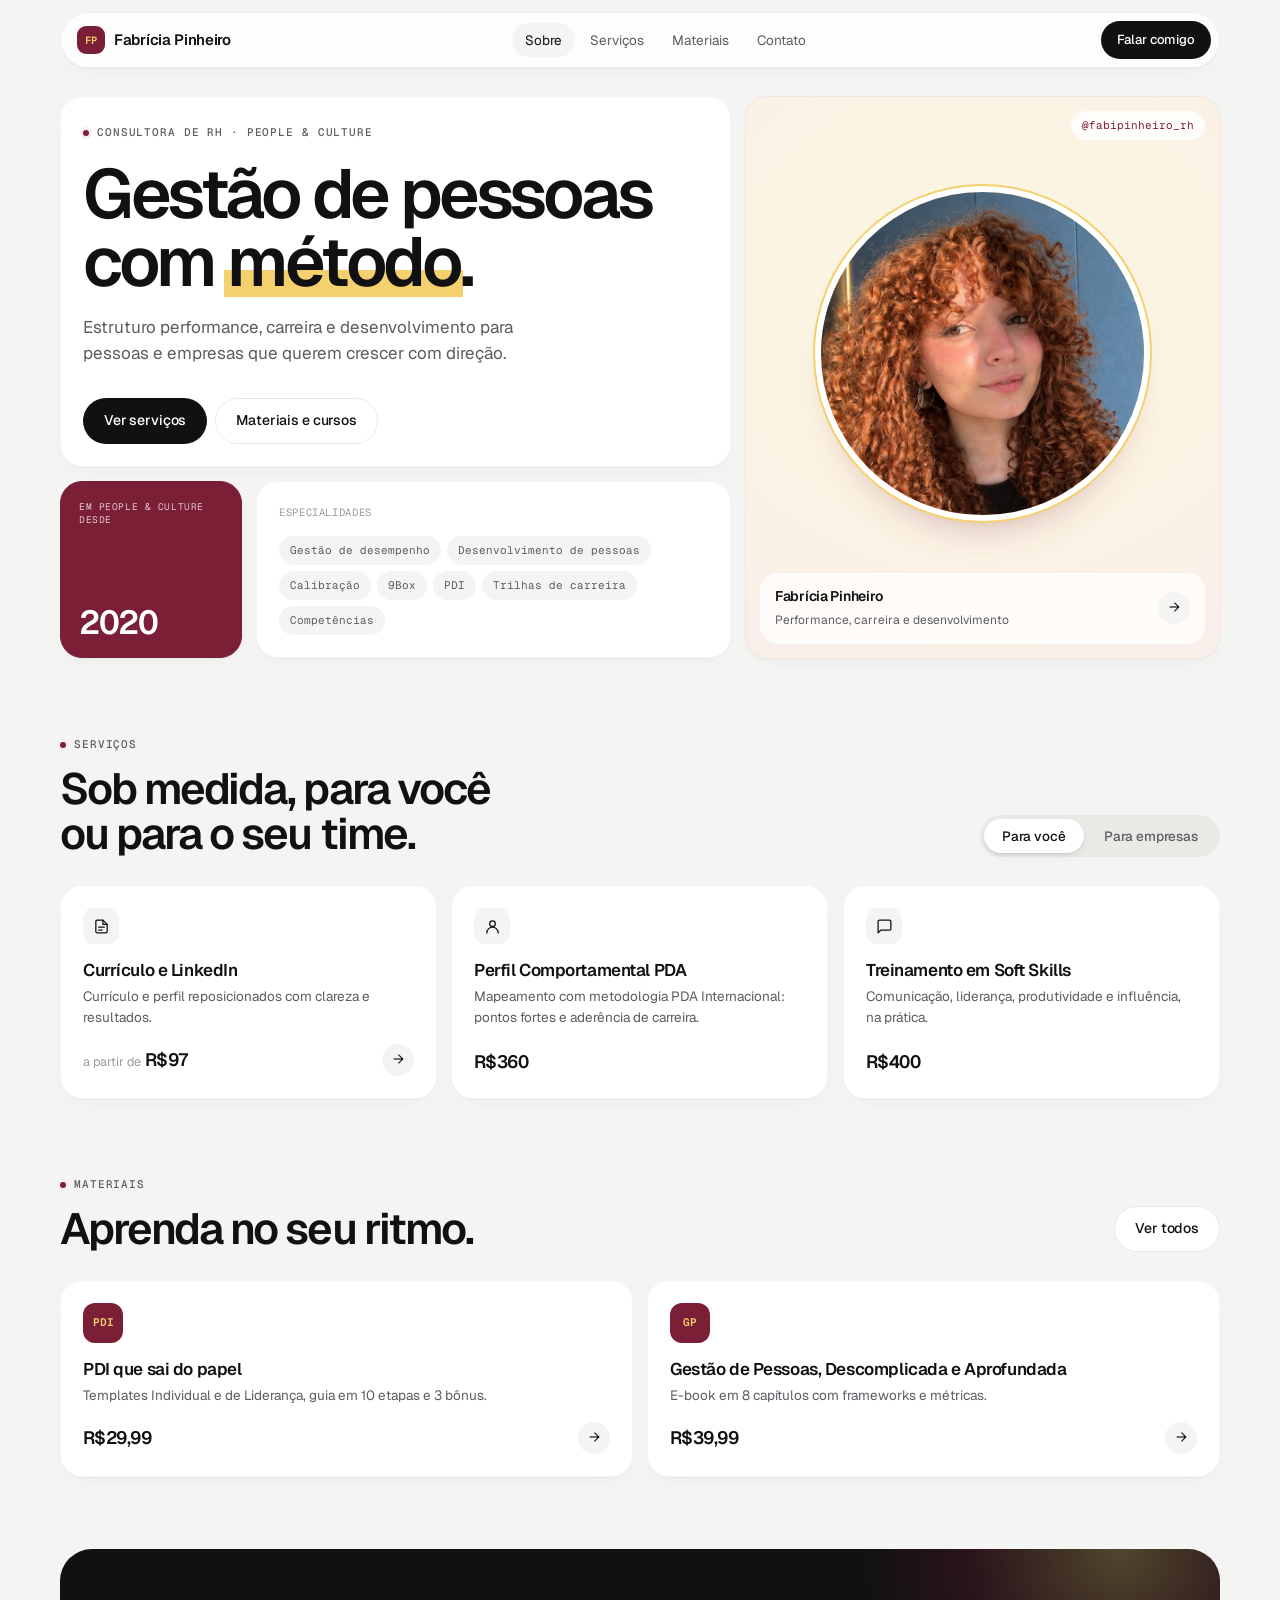
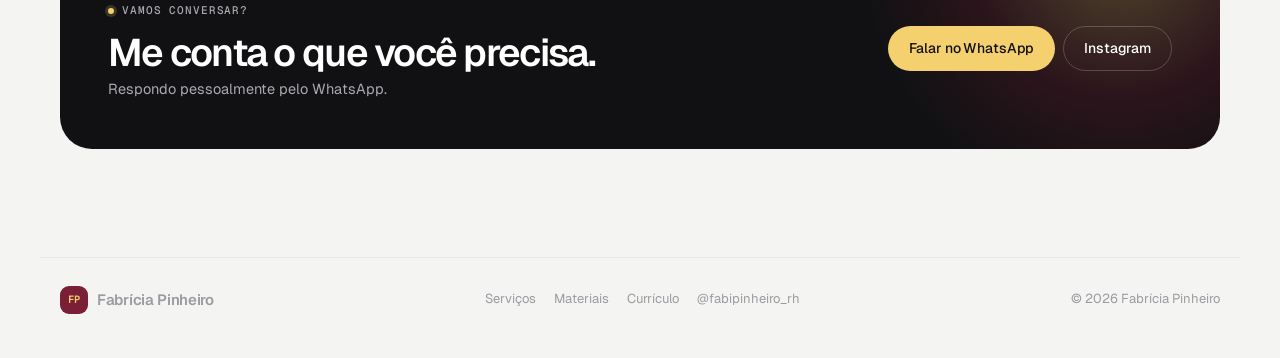
==== commit 03dd8374: "Atualiza foto do perfil (corte redondo) e link do Instagram - Troca a foto da página inicial por um " ====
--- a/index.html
+++ b/index.html
@@ -9,7 +9,7 @@
 <link rel="preconnect" href="https://fonts.googleapis.com">
 <link rel="preconnect" href="https://fonts.gstatic.com" crossorigin>
 <link href="https://fonts.googleapis.com/css2?family=Geist:wght@400;500;600;700;800&family=Geist+Mono:wght@400;500;600&display=swap" rel="stylesheet">
-<link rel="stylesheet" href="style.css">
+<link rel="stylesheet" href="style.css?v=bento2">
 </head>
 <body>
 
@@ -51,8 +51,8 @@
       </div>
 
       <div class="card photo-tile s-5 r-3">
-        <img src="[data-uri]" alt="Fabrícia Pinheiro, consultora de RH">
-        <a href="https://www.instagram.com/fabipinheiro.rh/" target="_blank" rel="noopener" class="handle">@fabipinheiro.rh</a>
+        <img src="[data-uri]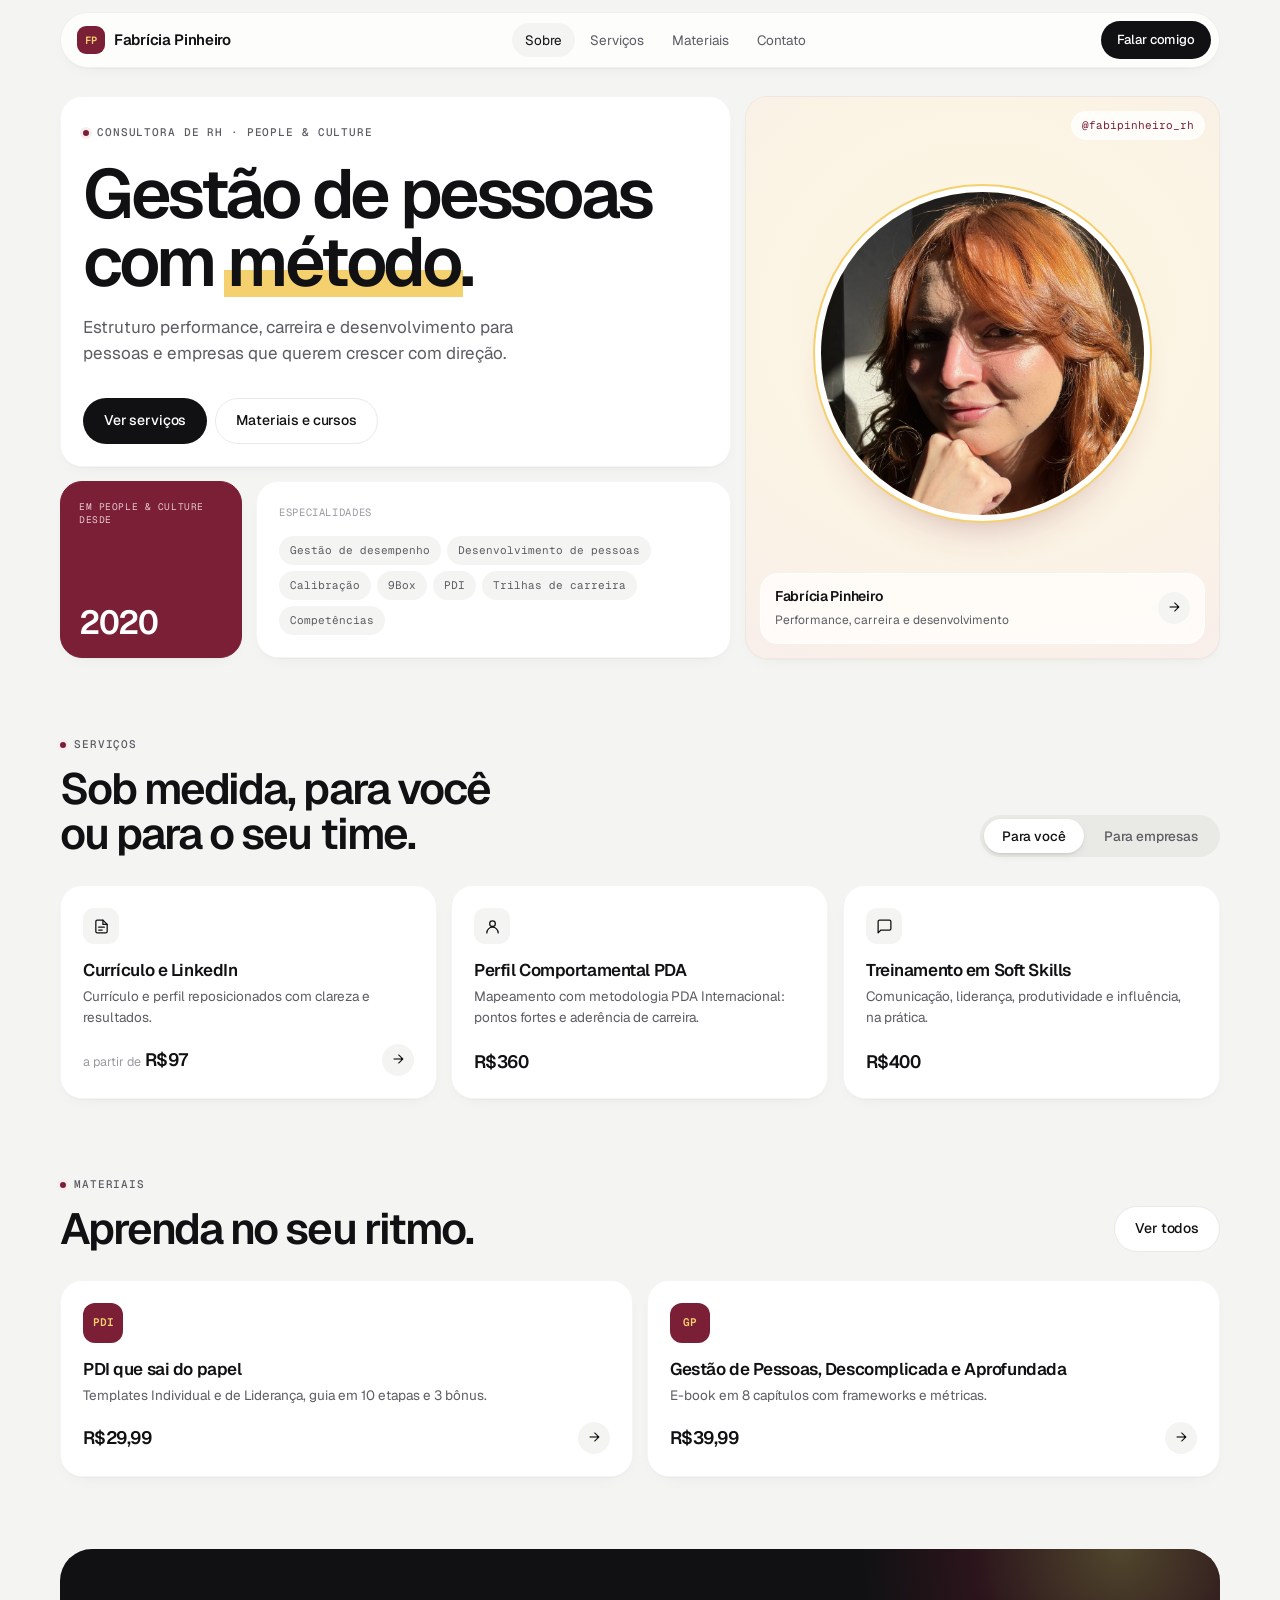
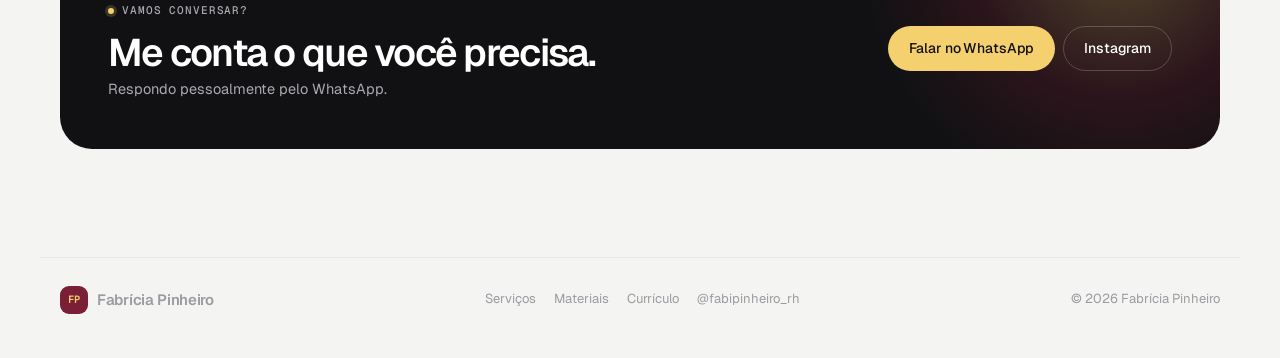
==== commit 8fd25fa0: "Atualiza o Instagram para @fabipinheiro_rh Troca links e menções do perfil antigo (@fabipinheiro.rh)" ====
--- a/index.html
+++ b/index.html
@@ -51,7 +51,7 @@
       </div>
 
       <div class="card photo-tile s-5 r-3">
-        <img src="[data-uri]" alt="Fabrícia Pinheiro, consultora de RH" width="720" height="720">
+        <img src="[data-uri]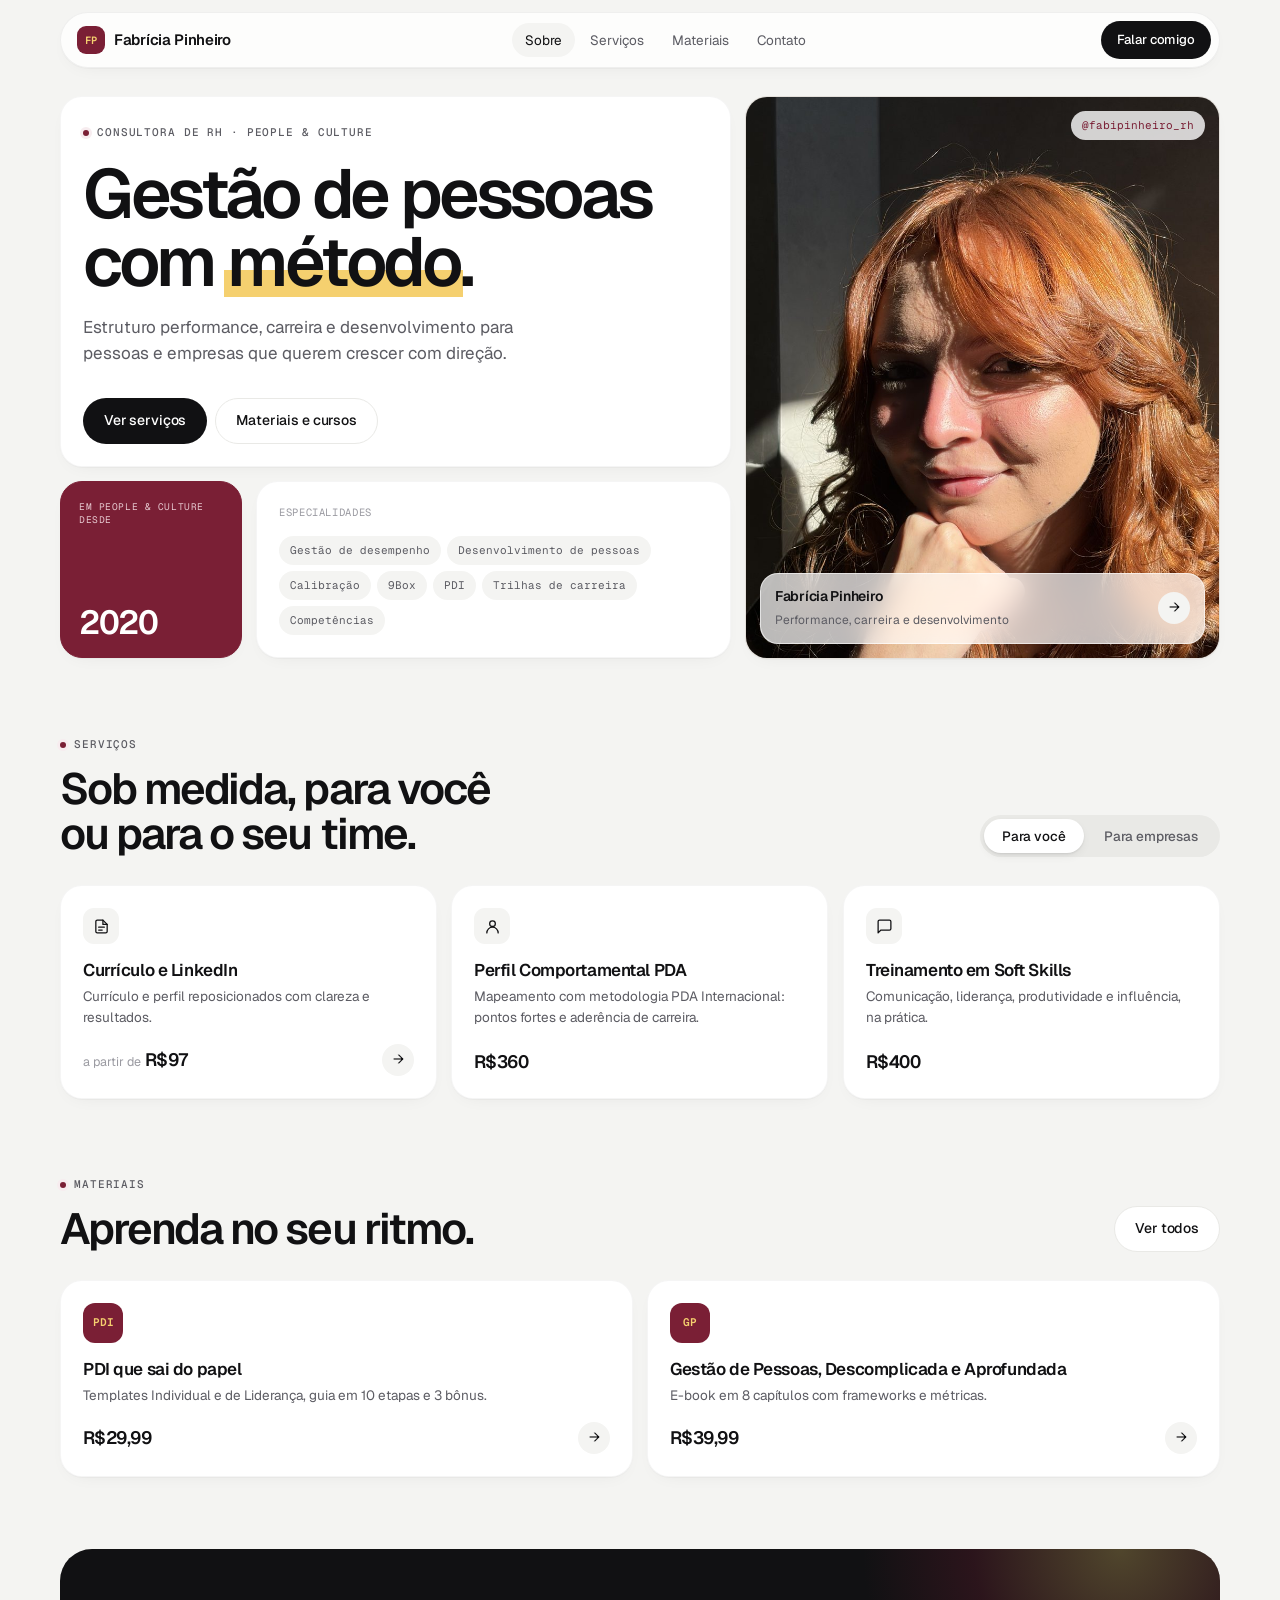
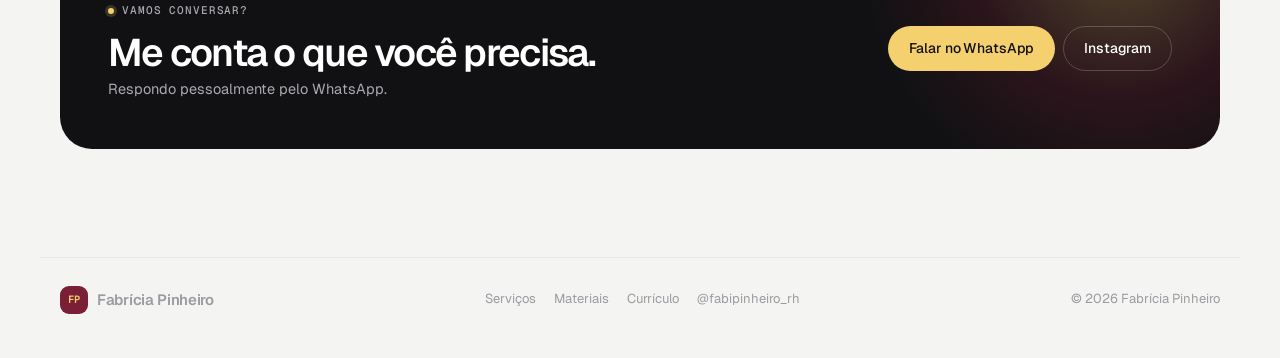
==== commit 97e3522d: "Adiciona página de Recrutamento & Seleção e liga o card de serviços - recrutamento.html: escopo, tab" ====
--- a/index.html
+++ b/index.html
@@ -133,7 +133,7 @@
             <span class="chip chip-gold">Online</span>
           </div>
         </div>
-        <div class="card s-4"><div class="icon"><svg viewBox="0 0 24 24" fill="none" stroke="currentColor" stroke-width="1.8" stroke-linecap="round" stroke-linejoin="round"><circle cx="11" cy="11" r="7"/><path d="m21 21-4.3-4.3"/></svg></div><h4>Recrutamento &amp; Seleção</h4><p>Critérios claros e contratações mais assertivas.</p></div>
+        <a href="recrutamento.html" class="card s-4"><div class="icon"><svg viewBox="0 0 24 24" fill="none" stroke="currentColor" stroke-width="1.8" stroke-linecap="round" stroke-linejoin="round"><circle cx="11" cy="11" r="7"/><path d="m21 21-4.3-4.3"/></svg></div><h4>Recrutamento &amp; Seleção</h4><p>Critérios claros e contratações mais assertivas.</p><div class="card-foot"><span class="chip chip-gold">PDA opcional</span><span class="link-arrow">→</span></div></a>
         <div class="card s-4"><div class="icon"><svg viewBox="0 0 24 24" fill="none" stroke="currentColor" stroke-width="1.8" stroke-linecap="round" stroke-linejoin="round"><path d="M3 3v18h18"/><path d="m7 15 4-4 3 3 5-6"/></svg></div><h4>Ciclos de Desempenho</h4><p>Avaliação, calibração e 9Box que o time confia.</p></div>
         <div class="card s-4"><div class="icon"><svg viewBox="0 0 24 24" fill="none" stroke="currentColor" stroke-width="1.8" stroke-linecap="round" stroke-linejoin="round"><path d="M4 20h4v-6h4v-4h4V4h4"/></svg></div><h4>Trilhas de Carreira</h4><p>Competências e critérios objetivos de evolução.</p></div>
         <div class="card s-4"><div class="icon"><svg viewBox="0 0 24 24" fill="none" stroke="currentColor" stroke-width="1.8" stroke-linecap="round" stroke-linejoin="round"><path d="M17 21v-2a4 4 0 0 0-4-4H5a4 4 0 0 0-4 4v2"/><circle cx="9" cy="7" r="4"/><path d="M23 21v-2a4 4 0 0 0-3-3.9M16 3.1a4 4 0 0 1 0 7.8"/></svg></div><h4>Lideranças</h4><p>Líderes que dão feedback e desenvolvem pessoas.</p></div>
--- a/style.css
+++ b/style.css
@@ -2,7 +2,7 @@
    FABRÍCIA PINHEIRO · folha de estilos compartilhada (versão bento)
    Usada por: index.html, materiais.html, pdi.html, curriculo.html
    Layout: mosaico de blocos brancos sobre fundo cinza claro
-   Cores: neutros + bordô e amarelo como detalhe
+   Cores: neutros + bordô e amarelo como detalhe · azul como cor de apoio
    Fontes: Geist (títulos e texto) · Geist Mono (rótulos)
    ============================================================ */
 :root{
@@ -20,6 +20,10 @@
   --gold:#F5D06F;
   --gold-dark:#8A6508;
   --gold-light:#FDF6E1;
+
+  --blue:#60839F;        /* azul do fundo da foto de perfil */
+  --blue-dark:#3F5F7A;   /* texto e fundos escuros (branco por cima) */
+  --blue-light:#EAF1F6;  /* fundos suaves */
 
   --r-xl:32px;
   --r-lg:26px;
@@ -191,19 +195,9 @@
 .hero-copy h1{font-size:clamp(38px,5.4vw,72px);letter-spacing:-.05em;line-height:.98;margin:18px 0 18px;}
 .hero-copy .lead{font-size:17px;color:var(--ink-soft);max-width:460px;}
 .hero-actions{display:flex;flex-wrap:wrap;align-items:center;gap:8px;}
-.photo-tile{min-height:520px;}
-.card.photo-tile{
-  padding:60px 24px 108px;align-items:center;justify-content:center;
-  background:radial-gradient(120% 90% at 50% 38%,var(--gold-light) 0%,#FBF3E4 45%,var(--wine-light) 100%);
-}
-/* foto redonda, no estilo do perfil do Instagram */
-.photo-tile img{
-  width:clamp(190px,76%,330px);height:auto;aspect-ratio:1;border-radius:50%;object-fit:cover;
-  box-shadow:0 0 0 6px #fff,0 0 0 8px var(--gold),0 26px 44px -24px rgba(122,31,53,.45);
-  transition:transform 1.2s cubic-bezier(.2,.7,.2,1);
-}
-.photo-tile:hover img{transform:scale(1.03);}
-@media (max-width:360px){.card.photo-tile{padding-bottom:132px;}}
+.photo-tile{padding:0;min-height:520px;background:#EDE9E4;}
+.photo-tile img{position:absolute;inset:0;width:100%;height:100%;object-fit:cover;object-position:center 22%;z-index:0;transition:transform 1.2s cubic-bezier(.2,.7,.2,1);}
+.photo-tile:hover img{transform:scale(1.04);}
 .photo-tile .overlay{
   position:absolute;left:14px;right:14px;bottom:14px;z-index:2;
   display:flex;justify-content:space-between;align-items:center;gap:10px;
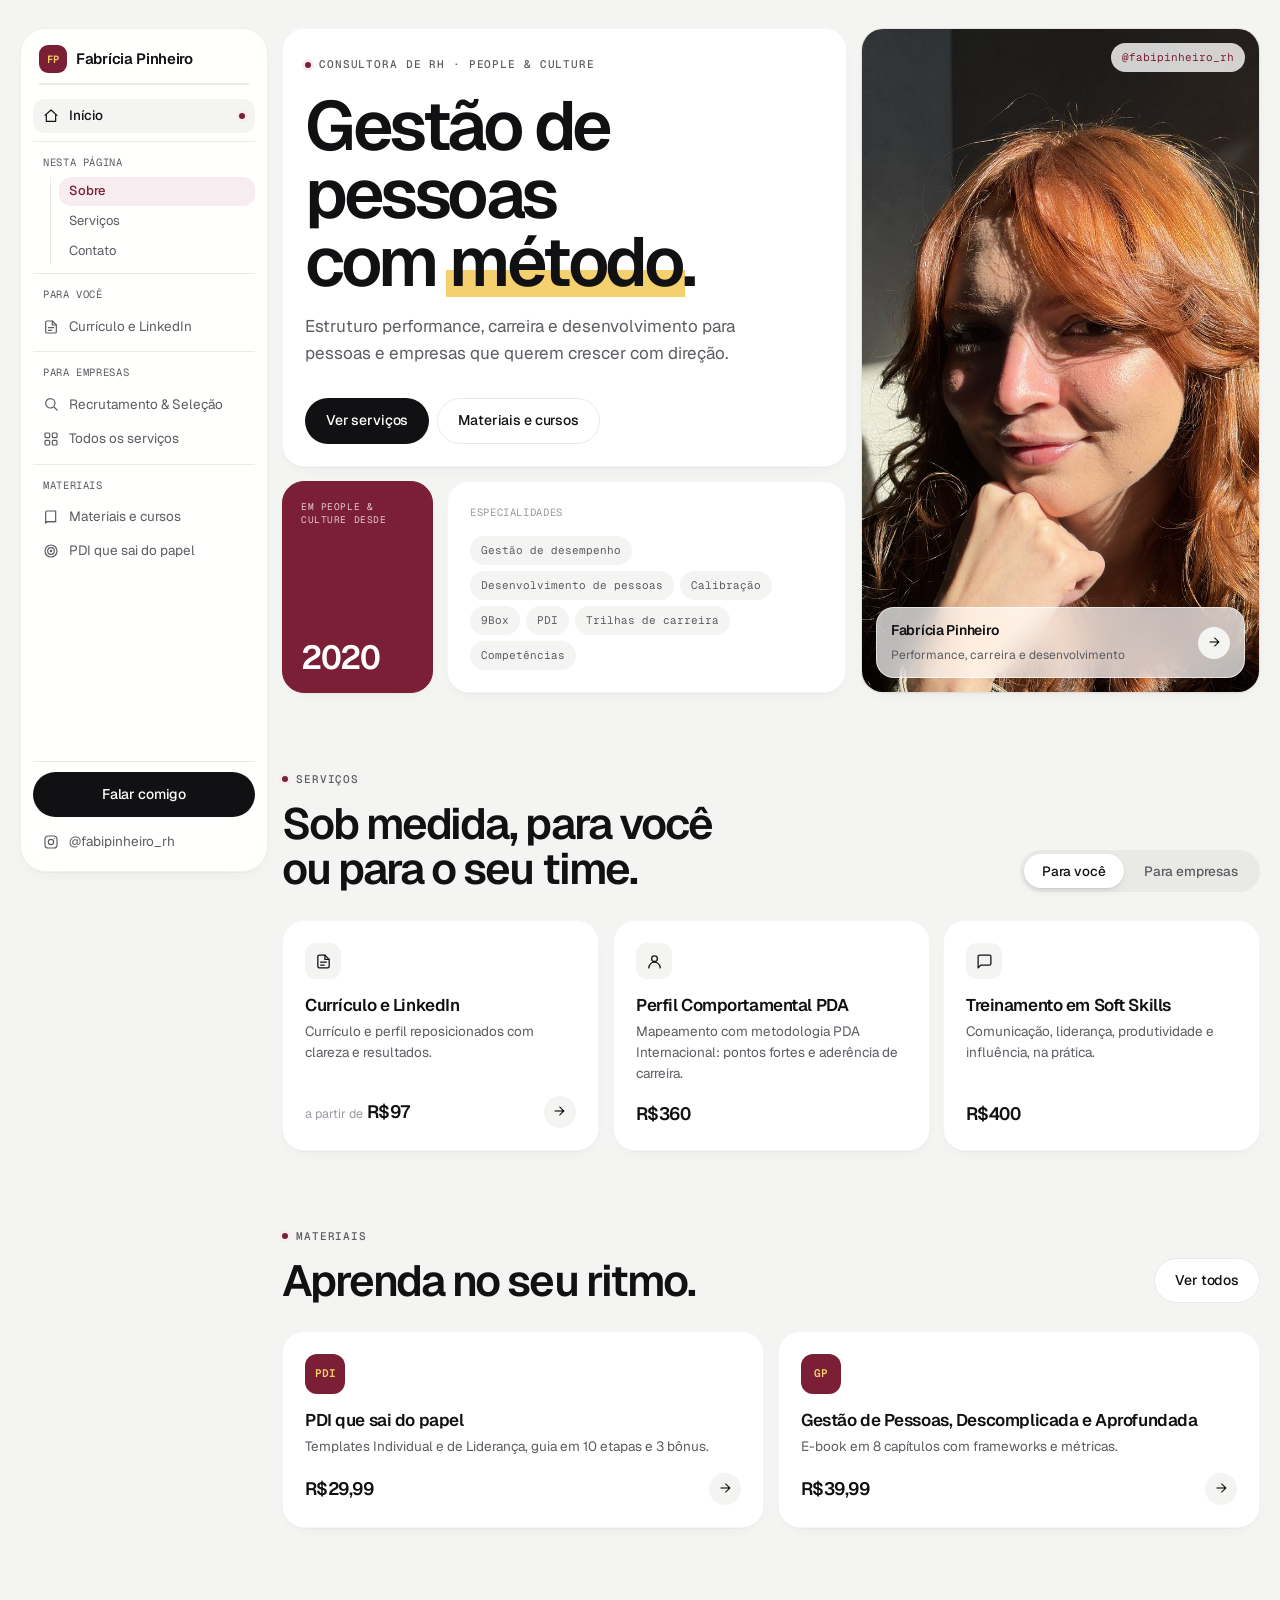
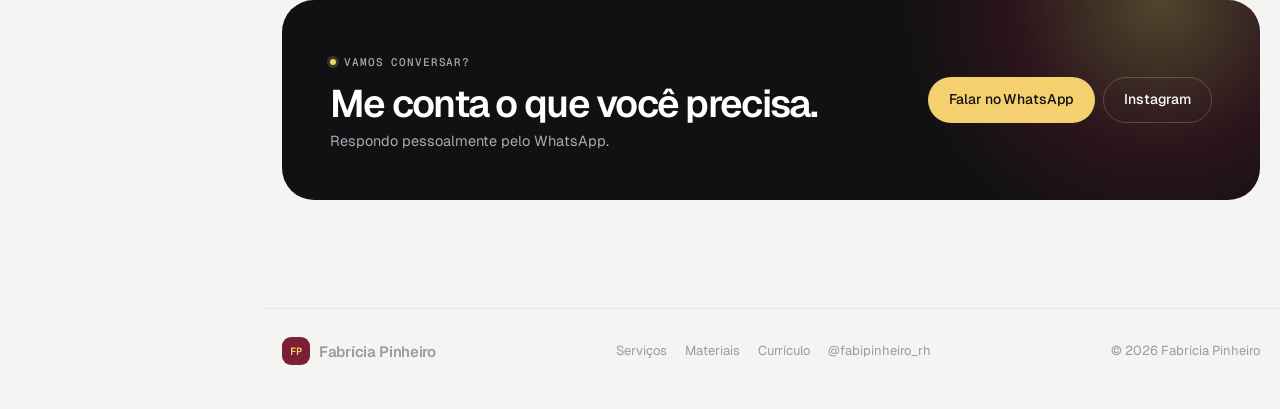
==== commit 87d73d84: "Adiciona barra lateral de navegação em todas as páginas - script.js monta a barra (mapa do site, seç" ====
--- a/index.html
+++ b/index.html
@@ -9,7 +9,7 @@
 <link rel="preconnect" href="https://fonts.googleapis.com">
 <link rel="preconnect" href="https://fonts.gstatic.com" crossorigin>
 <link href="https://fonts.googleapis.com/css2?family=Geist:wght@400;500;600;700;800&family=Geist+Mono:wght@400;500;600&display=swap" rel="stylesheet">
-<link rel="stylesheet" href="style.css?v=bento2">
+<link rel="stylesheet" href="style.css?v=bento4">
 </head>
 <body>
 
@@ -204,6 +204,6 @@
   </div>
 </footer>
 
-<script src="script.js?v=bento2"></script>
+<script src="script.js?v=bento4"></script>
 </body>
 </html>
--- a/style.css
+++ b/style.css
@@ -1,6 +1,6 @@
 /* ============================================================
    FABRÍCIA PINHEIRO · folha de estilos compartilhada (versão bento)
-   Usada por: index.html, materiais.html, pdi.html, curriculo.html
+   Usada por: index.html, materiais.html, pdi.html, curriculo.html, recrutamento.html
    Layout: mosaico de blocos brancos sobre fundo cinza claro
    Cores: neutros + bordô e amarelo como detalhe · azul como cor de apoio
    Fontes: Geist (títulos e texto) · Geist Mono (rótulos)
@@ -551,3 +551,67 @@
   .buy-bar-btn:hover{background:#fff;}
   body.has-buy-bar .footer{padding-bottom:110px;}
 }
+
+/* ============================================================
+   BARRA LATERAL · mapa do site (montada pelo script.js em todas as páginas)
+   Telas largas: fixa à esquerda, no lugar do menu do topo
+   Telas menores: gaveta aberta pelo botão de menu
+   ============================================================ */
+.side{
+  position:fixed;z-index:70;top:28px;bottom:28px;left:20px;width:248px;
+  display:flex;flex-direction:column;padding:14px 12px 12px;
+  background:rgba(255,255,255,.92);border:1px solid rgba(17,17,19,.06);border-radius:var(--r-lg);
+  -webkit-backdrop-filter:saturate(1.6) blur(16px);backdrop-filter:saturate(1.6) blur(16px);
+  box-shadow:var(--shadow);overflow-y:auto;overscroll-behavior:contain;scrollbar-width:thin;
+}
+.side-head{display:flex;align-items:center;justify-content:space-between;gap:8px;padding:2px 4px 10px 6px;}
+.side-close{
+  display:none;width:34px;height:34px;border-radius:50%;border:1px solid var(--line);background:var(--tile);
+  color:var(--ink);font-size:18px;line-height:1;cursor:pointer;place-items:center;padding:0;flex:none;
+}
+.side-progress{height:2px;margin:0 6px 6px;border-radius:2px;background:var(--line);overflow:hidden;flex:none;}
+.side-progress i{display:block;height:100%;background:linear-gradient(90deg,var(--wine),var(--gold));transform-origin:0 50%;transform:scaleX(0);}
+.side-group{display:grid;gap:1px;padding:8px 0;}
+.side-group + .side-group{border-top:1px solid var(--line);}
+.side-group > .mono-label{padding:4px 10px 6px;color:var(--ink-soft);}
+.side-link{
+  display:flex;align-items:center;gap:10px;padding:8px 10px;border-radius:12px;
+  font-size:13.5px;line-height:1.3;color:var(--ink-soft);transition:background .2s,color .2s;
+}
+.side-link svg{width:16px;height:16px;flex:none;}
+.side-link:hover{background:var(--bg);color:var(--ink);}
+.side-link.is-current{background:var(--bg);color:var(--ink);font-weight:500;}
+.side-link.is-current::after{
+  content:"";margin-left:auto;flex:none;width:6px;height:6px;border-radius:50%;
+  background:var(--wine);box-shadow:0 0 0 3px var(--wine-light);
+}
+.side-sub{margin-left:17px;padding-left:8px;border-left:1px solid var(--line);display:grid;gap:1px;}
+.side-sub .side-link{padding:6px 10px;font-size:13px;}
+.side-sub .side-link.is-active{color:var(--wine);background:var(--wine-light);font-weight:500;}
+.side-foot{margin-top:auto;display:grid;gap:4px;padding-top:10px;border-top:1px solid var(--line);}
+.side-foot .btn{margin-bottom:4px;}
+.side-backdrop{display:none;}
+
+@media (min-width:1240px){
+  html.has-side{scroll-padding-top:24px;}
+  .has-side body{padding-left:262px;}
+  .has-side .nav{display:none;}
+  .has-side .sticky-card{top:28px;}
+}
+@media (max-width:1239px){
+  .side{
+    top:8px;bottom:8px;left:8px;width:min(300px,calc(100vw - 56px));background:#fff;box-shadow:var(--shadow-lg);
+    transform:translateX(calc(-100% - 16px));visibility:hidden;
+    transition:transform .3s cubic-bezier(.2,.7,.2,1),visibility 0s .3s;
+  }
+  .side-open .side{transform:none;visibility:visible;transition:transform .3s cubic-bezier(.2,.7,.2,1),visibility 0s;}
+  .side-close{display:grid;}
+  .side-backdrop{
+    display:block;position:fixed;inset:0;z-index:65;background:rgba(17,17,19,.3);
+    opacity:0;pointer-events:none;transition:opacity .25s ease;
+  }
+  .side-open .side-backdrop{opacity:1;pointer-events:auto;}
+  .side-open body{overflow:hidden;}
+  .has-side .nav-toggle{display:flex;}
+}
+@media print{ .side,.side-backdrop{display:none;} .has-side body{padding-left:0;} }
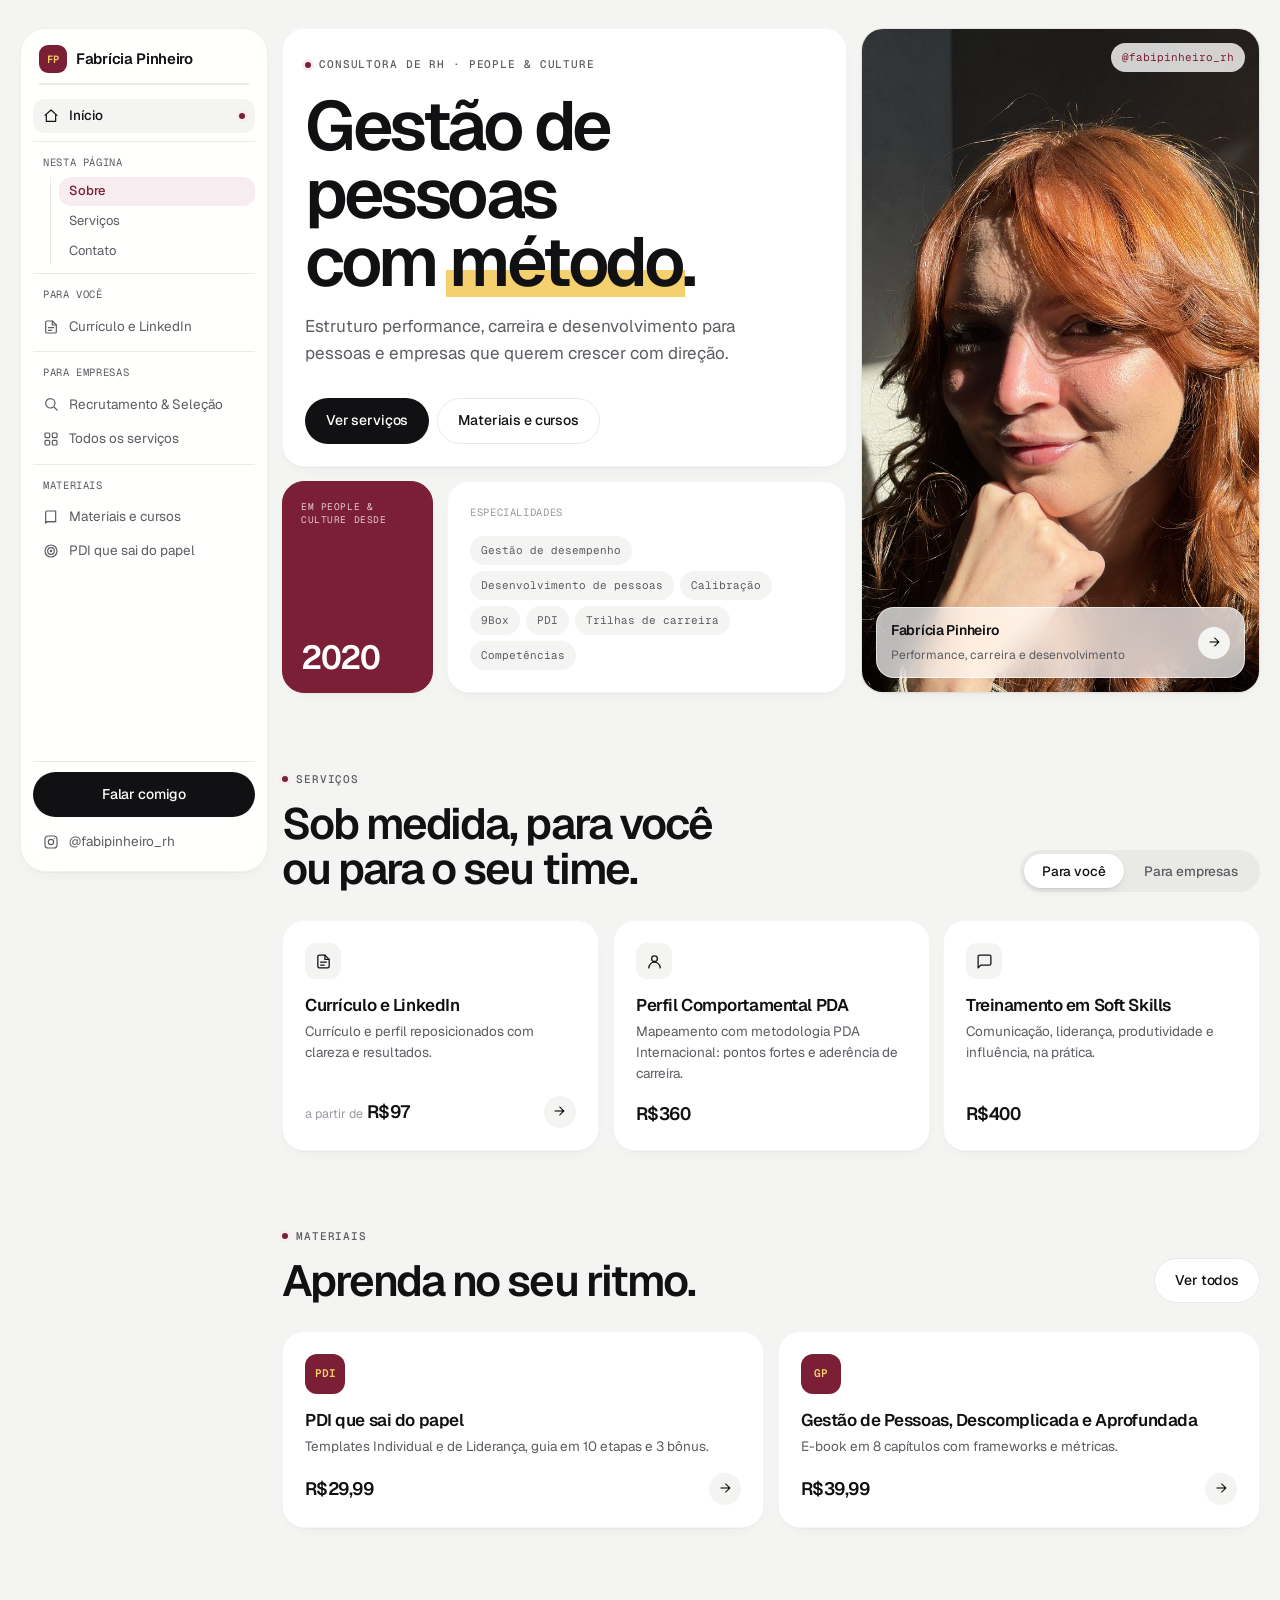
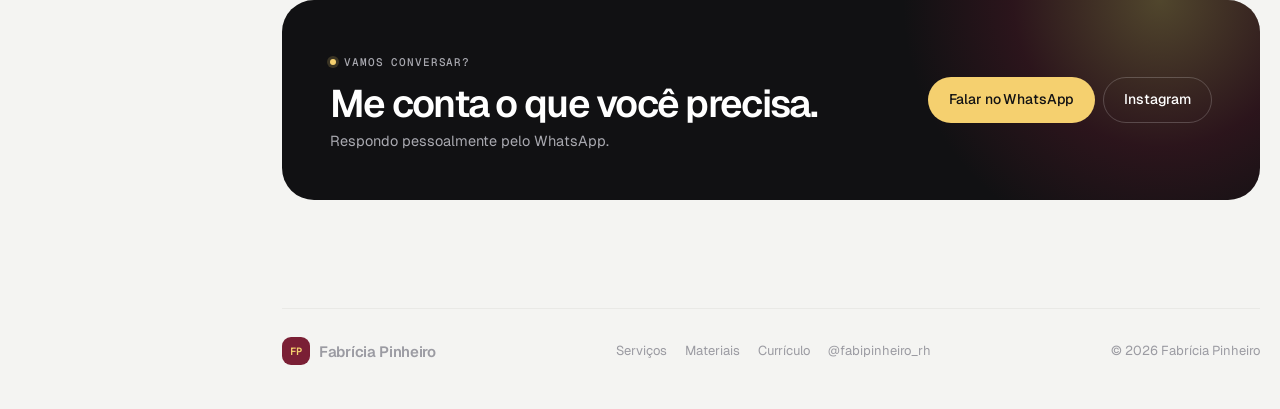
==== commit c250a3c1: "Barra lateral: respiro entre a barra e os blocos da página - hero, seção em caixa e rodapé deixam de" ====
--- a/index.html
+++ b/index.html
@@ -9,7 +9,7 @@
 <link rel="preconnect" href="https://fonts.googleapis.com">
 <link rel="preconnect" href="https://fonts.gstatic.com" crossorigin>
 <link href="https://fonts.googleapis.com/css2?family=Geist:wght@400;500;600;700;800&family=Geist+Mono:wght@400;500;600&display=swap" rel="stylesheet">
-<link rel="stylesheet" href="style.css?v=bento4">
+<link rel="stylesheet" href="style.css?v=bento6">
 </head>
 <body>
 
@@ -204,6 +204,6 @@
   </div>
 </footer>
 
-<script src="script.js?v=bento4"></script>
+<script src="script.js?v=bento6"></script>
 </body>
 </html>
--- a/style.css
+++ b/style.css
@@ -562,8 +562,10 @@
   display:flex;flex-direction:column;padding:14px 12px 12px;
   background:rgba(255,255,255,.92);border:1px solid rgba(17,17,19,.06);border-radius:var(--r-lg);
   -webkit-backdrop-filter:saturate(1.6) blur(16px);backdrop-filter:saturate(1.6) blur(16px);
-  box-shadow:var(--shadow);overflow-y:auto;overscroll-behavior:contain;scrollbar-width:thin;
-}
+  box-shadow:var(--shadow);overflow:hidden;
+}
+/* em telas baixas só a lista rola; logo e botões ficam sempre à vista */
+.side > nav{flex:1;min-height:0;overflow-y:auto;overscroll-behavior:contain;scrollbar-width:thin;margin-right:-6px;padding-right:6px;}
 .side-head{display:flex;align-items:center;justify-content:space-between;gap:8px;padding:2px 4px 10px 6px;}
 .side-close{
   display:none;width:34px;height:34px;border-radius:50%;border:1px solid var(--line);background:var(--tile);
@@ -588,7 +590,7 @@
 .side-sub{margin-left:17px;padding-left:8px;border-left:1px solid var(--line);display:grid;gap:1px;}
 .side-sub .side-link{padding:6px 10px;font-size:13px;}
 .side-sub .side-link.is-active{color:var(--wine);background:var(--wine-light);font-weight:500;}
-.side-foot{margin-top:auto;display:grid;gap:4px;padding-top:10px;border-top:1px solid var(--line);}
+.side-foot{flex:none;display:grid;gap:4px;padding-top:10px;border-top:1px solid var(--line);}
 .side-foot .btn{margin-bottom:4px;}
 .side-backdrop{display:none;}
 
@@ -597,6 +599,12 @@
   .has-side body{padding-left:262px;}
   .has-side .nav{display:none;}
   .has-side .sticky-card{top:28px;}
+  /* blocos que ocupam a largura toda (hero, seção em caixa, rodapé) ganham a mesma
+     margem dos demais, para não encostar na barra nem na borda da tela */
+  .has-side .hero > .wrap,
+  .has-side .section.dark > .wrap,
+  .has-side .footer-inner{width:calc(100% - 40px);}
+  .has-side .footer-inner{padding-left:0;padding-right:0;}
 }
 @media (max-width:1239px){
   .side{
